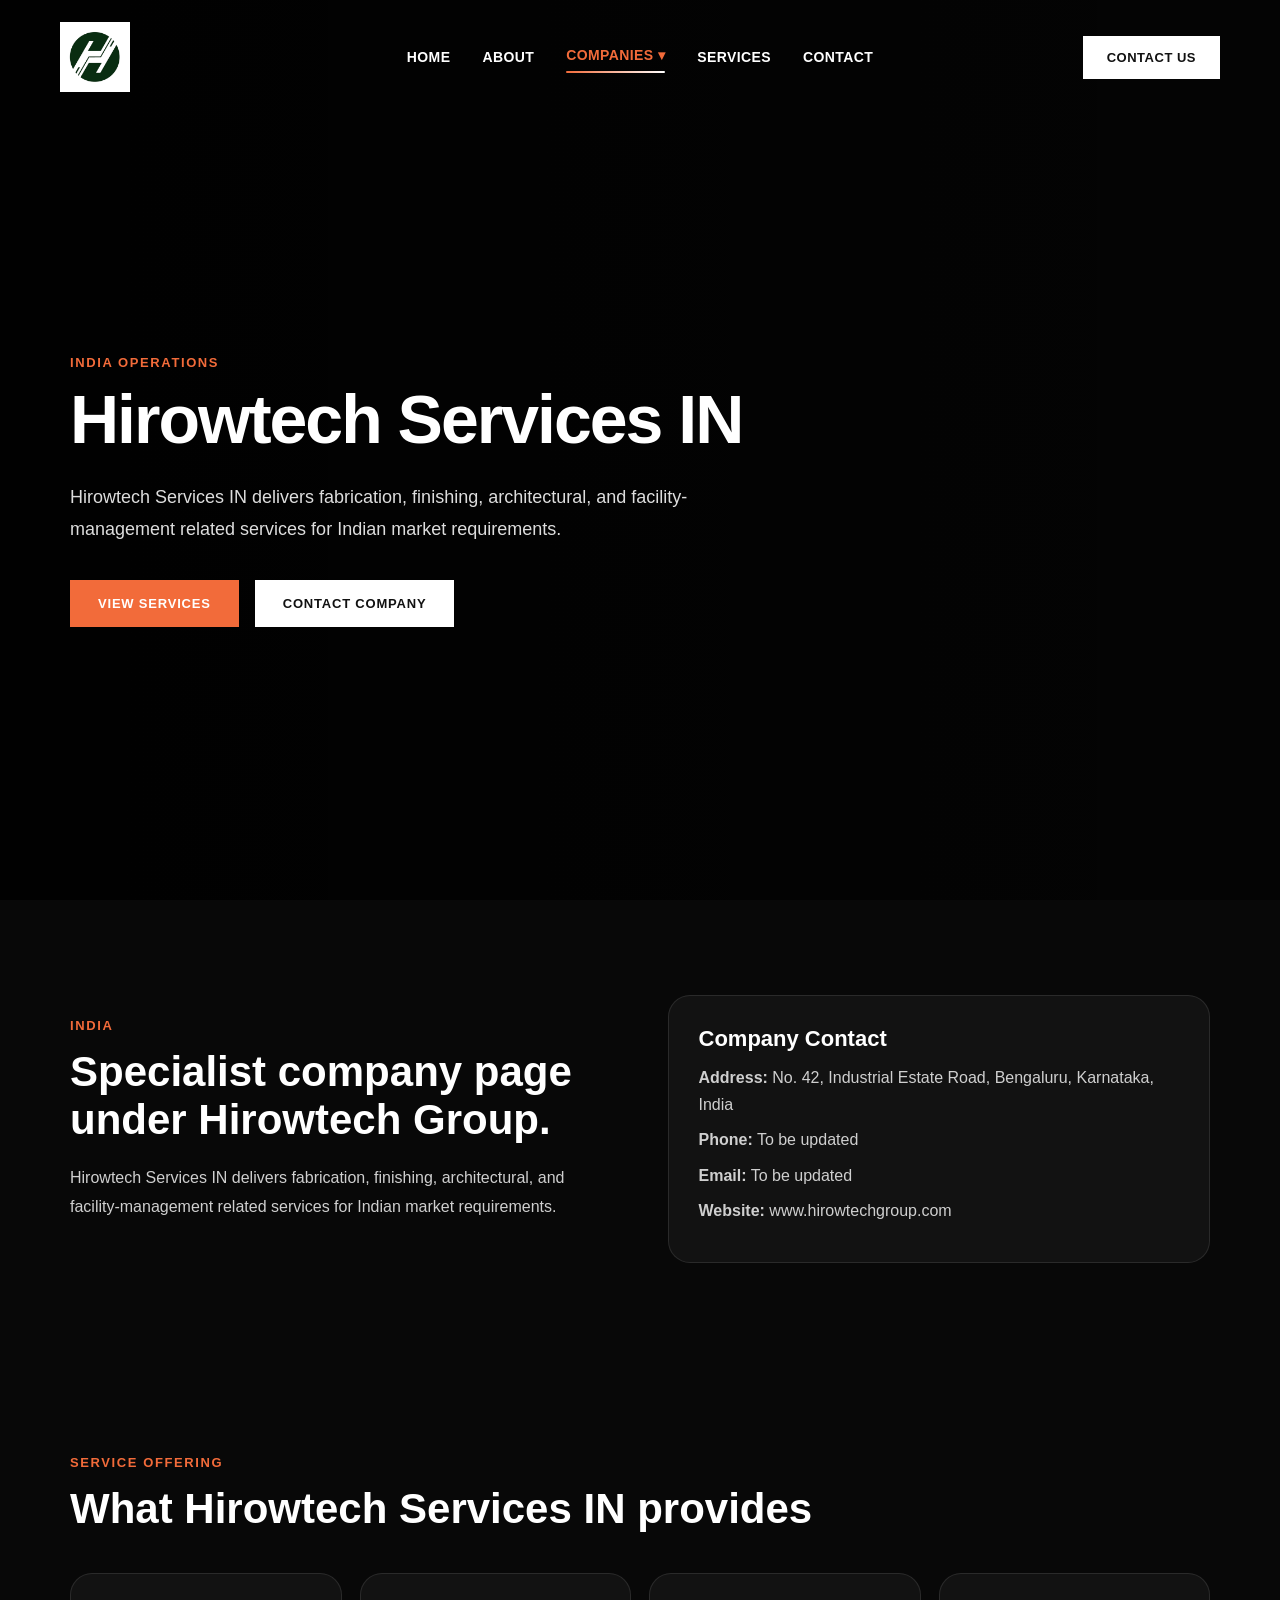
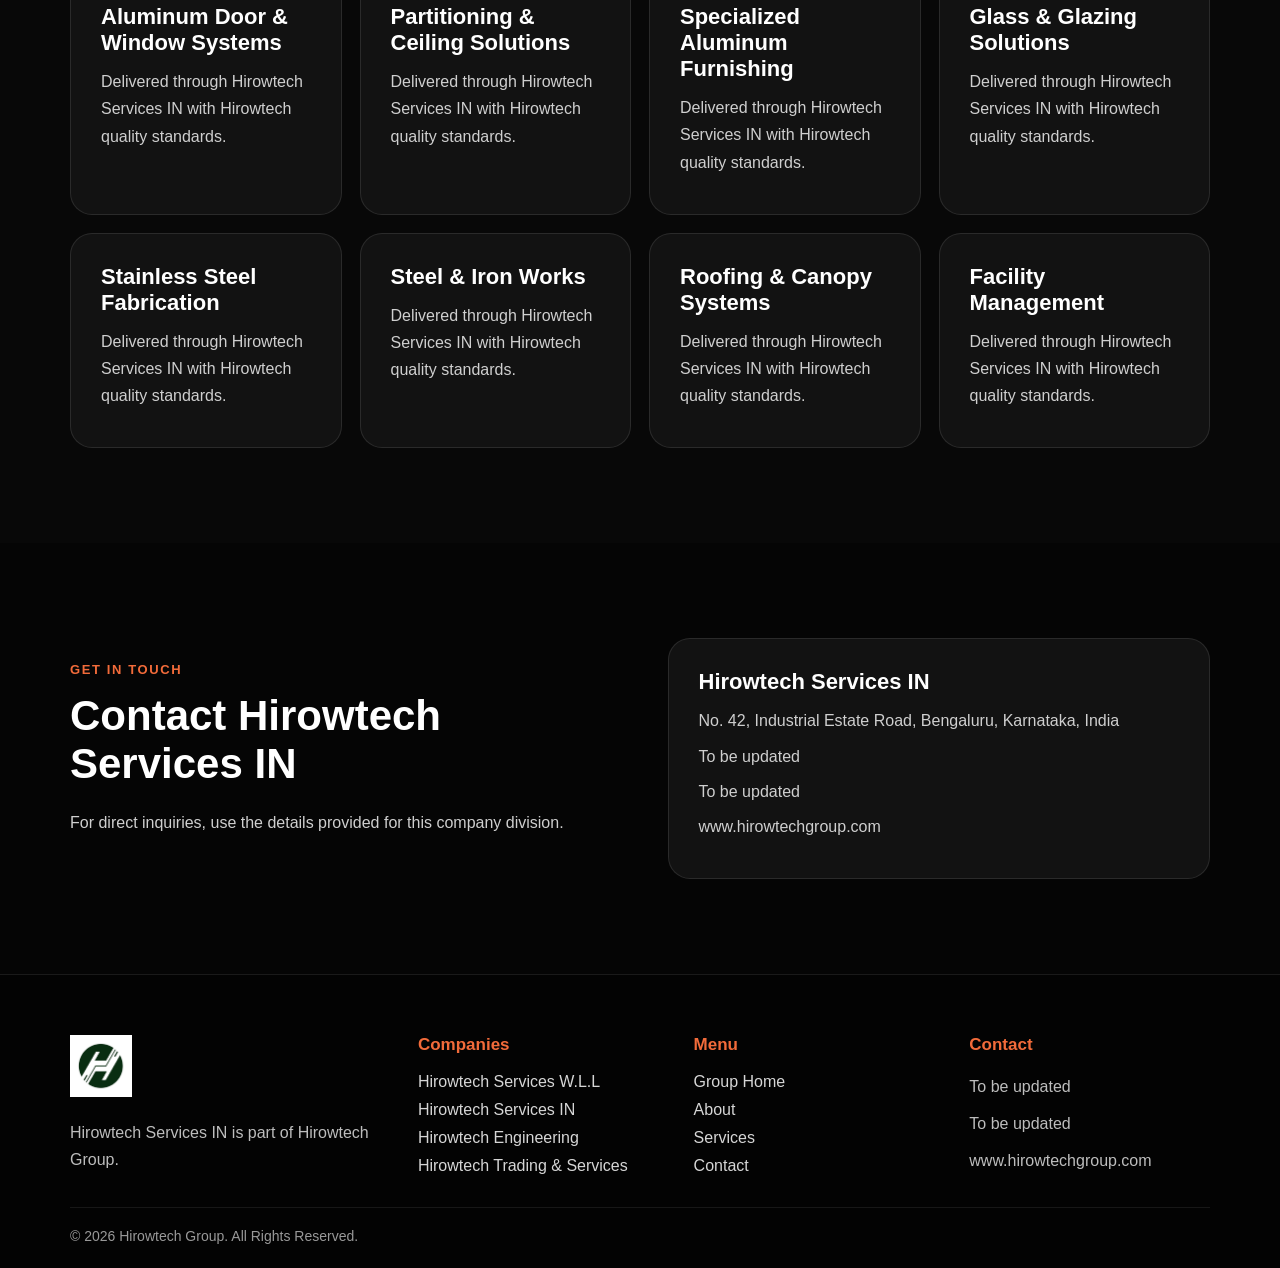
==== hirowtech-services-india.html @ 01c06dd0 "New" ====
<!DOCTYPE html><html lang="en"><head><meta charset="UTF-8"><meta name="viewport" content="width=device-width, initial-scale=1.0"><title>Hirowtech Services IN | India</title><link rel="stylesheet" href="style.css"></head><body><header class="navbar"><div class="nav-container"><a href="index.html" class="logo"><img src="web-logo.png" alt="Hirowtech Group Logo"></a><nav class="nav-menu" id="navMenu"><a href="index.html">HOME</a><a href="#company-about">ABOUT</a><div class="nav-dropdown"><button class="dropdown-toggle active">COMPANIES <span>▾</span></button><div class="dropdown-menu"><a href="hirowtech-services-wll.html"><small>Bahrain</small>Hirowtech Services W.L.L</a><a href="hirowtech-services-india.html"><small>India</small>Hirowtech Services IN</a><a href="hirowtech-engineering.html"><small>Sri Lanka</small>Hirowtech Engineering</a><a href="hirowtech-trading.html"><small>Sri Lanka</small>Hirowtech Trading & Services</a></div></div><a href="#services">SERVICES</a><a href="#contact">CONTACT</a></nav><div class="nav-right"><button class="mobile-toggle" id="mobileToggle">☰</button><a href="#contact" class="contact-btn">CONTACT US</a></div></div></header><section class="company-hero"><video autoplay muted loop playsinline class="hero-video"><source src="Hero-Section-Video-BG.mp4" type="video/mp4"></video><div class="overlay"></div><div class="company-hero-content"><span class="eyebrow">India Operations</span><h1>Hirowtech Services IN</h1><p>Hirowtech Services IN delivers fabrication, finishing, architectural, and facility-management related services for Indian market requirements.</p><div class="hero-buttons"><a href="#services" class="btn btn-orange">VIEW SERVICES</a><a href="#contact" class="btn btn-light">CONTACT COMPANY</a></div></div></section><section class="company-about" id="company-about"><div class="company-about-grid"><div><span class="section-label">India</span><h2>Specialist company page under Hirowtech Group.</h2><p>Hirowtech Services IN delivers fabrication, finishing, architectural, and facility-management related services for Indian market requirements.</p></div><div class="contact-card"><h3>Company Contact</h3><p><strong>Address:</strong> No. 42, Industrial Estate Road, Bengaluru, Karnataka, India</p><p><strong>Phone:</strong> To be updated</p><p><strong>Email:</strong> To be updated</p><p><strong>Website:</strong> www.hirowtechgroup.com</p></div></div></section><section class="services-section" id="services"><div class="services-container"><div class="services-top"><div class="services-heading-wrap"><span class="section-label">SERVICE OFFERING</span><h2>What Hirowtech Services IN provides</h2></div></div><div class="service-mini-grid"><div class="service-mini-card"><h3>Aluminum Door & Window Systems</h3><p>Delivered through Hirowtech Services IN with Hirowtech quality standards.</p></div><div class="service-mini-card"><h3>Partitioning & Ceiling Solutions</h3><p>Delivered through Hirowtech Services IN with Hirowtech quality standards.</p></div><div class="service-mini-card"><h3>Specialized Aluminum Furnishing</h3><p>Delivered through Hirowtech Services IN with Hirowtech quality standards.</p></div><div class="service-mini-card"><h3>Glass & Glazing Solutions</h3><p>Delivered through Hirowtech Services IN with Hirowtech quality standards.</p></div><div class="service-mini-card"><h3>Stainless Steel Fabrication</h3><p>Delivered through Hirowtech Services IN with Hirowtech quality standards.</p></div><div class="service-mini-card"><h3>Steel & Iron Works</h3><p>Delivered through Hirowtech Services IN with Hirowtech quality standards.</p></div><div class="service-mini-card"><h3>Roofing & Canopy Systems</h3><p>Delivered through Hirowtech Services IN with Hirowtech quality standards.</p></div><div class="service-mini-card"><h3>Facility Management</h3><p>Delivered through Hirowtech Services IN with Hirowtech quality standards.</p></div></div></div></section><section class="contact-section" id="contact"><div class="contact-container"><div class="contact-left"><span class="section-label">GET IN TOUCH</span><h2>Contact Hirowtech Services IN</h2><p>For direct inquiries, use the details provided for this company division.</p></div><div class="contact-card"><h3>Hirowtech Services IN</h3><p>No. 42, Industrial Estate Road, Bengaluru, Karnataka, India</p><p>To be updated</p><p>To be updated</p><p>www.hirowtechgroup.com</p></div></div></section><footer class="site-footer"><div class="footer-container"><div class="footer-brand"><img src="web-logo.png" alt="Hirowtech Group Logo" class="footer-logo"><p>Hirowtech Services IN is part of Hirowtech Group.</p></div><div class="footer-links"><h4>Companies</h4><a href="hirowtech-services-wll.html">Hirowtech Services W.L.L</a><a href="hirowtech-services-india.html">Hirowtech Services IN</a><a href="hirowtech-engineering.html">Hirowtech Engineering</a><a href="hirowtech-trading.html">Hirowtech Trading & Services</a></div><div class="footer-links"><h4>Menu</h4><a href="index.html">Group Home</a><a href="#company-about">About</a><a href="#services">Services</a><a href="#contact">Contact</a></div><div class="footer-links"><h4>Contact</h4><p>To be updated</p><p>To be updated</p><p>www.hirowtechgroup.com</p></div></div><div class="footer-bottom">© 2026 Hirowtech Group. All Rights Reserved.</div></footer><script src="script.js"></script></body></html>
---- style.css ----
*{margin:0;padding:0;box-sizing:border-box;font-family:Arial,sans-serif}html,body{width:100%;overflow-x:hidden;scroll-behavior:smooth}body{background:#050505;color:#fff}a{text-decoration:none;color:inherit}button{border:0;outline:0;cursor:pointer;background:none;color:inherit}.navbar{position:absolute;top:0;left:0;width:100%;z-index:40;padding:22px 60px}.nav-container{display:grid;grid-template-columns:220px 1fr 220px;align-items:center;width:100%}.logo{display:flex;align-items:center}.logo img{height:70px;width:auto;display:block}.nav-menu{display:flex;justify-content:center;align-items:center;gap:32px}.nav-menu>a,.dropdown-toggle{position:relative;font-size:14px;font-weight:700;color:#fff;letter-spacing:.4px;padding:8px 0;transition:.3s}.nav-menu>a:after,.dropdown-toggle:after{content:"";position:absolute;left:50%;bottom:-2px;width:0;height:2px;background:linear-gradient(90deg,#f26b3a,#fff);border-radius:20px;transition:.35s;opacity:0}.nav-menu>a:hover,.nav-menu>a.active,.dropdown-toggle:hover,.dropdown-toggle.active{color:#f26b3a;transform:translateY(-2px)}.nav-menu>a:hover:after,.nav-menu>a.active:after,.dropdown-toggle:hover:after,.dropdown-toggle.active:after{width:100%;left:0;opacity:1}.nav-right{display:flex;justify-content:flex-end;align-items:center;gap:14px}.contact-btn{display:inline-block;background:#fff;color:#111;padding:14px 24px;font-size:13px;font-weight:700;letter-spacing:.5px;transition:.3s}.contact-btn:hover{background:#f26b3a;color:#fff;transform:translateY(-2px)}.mobile-toggle{display:none;font-size:26px}.nav-dropdown{position:relative}.dropdown-menu{position:absolute;top:38px;left:50%;transform:translateX(-50%) translateY(10px);width:290px;background:rgba(10,10,10,.94);border:1px solid rgba(255,255,255,.14);box-shadow:0 25px 80px rgba(0,0,0,.45);padding:14px;border-radius:18px;display:grid;gap:8px;opacity:0;visibility:hidden;transition:.28s;backdrop-filter:blur(18px)}.nav-dropdown:hover .dropdown-menu{opacity:1;visibility:visible;transform:translateX(-50%) translateY(0)}.dropdown-menu a{display:grid;gap:3px;padding:13px 14px;border-radius:12px;font-size:14px;font-weight:800;color:#fff;transition:.25s}.dropdown-menu a small{color:#f26b3a;text-transform:uppercase;letter-spacing:1px;font-size:10px}.dropdown-menu a:hover{background:rgba(242,107,58,.18);transform:translateX(3px)}.hero,.company-hero{position:relative;min-height:100vh;width:100%;display:flex;align-items:center;overflow:hidden}.hero-video{position:absolute;inset:0;width:100%;height:100%;object-fit:cover;z-index:0}.overlay{position:absolute;inset:0;background:linear-gradient(90deg,rgba(0,0,0,.86),rgba(0,0,0,.55),rgba(0,0,0,.2));z-index:1}.hero-content{position:relative;z-index:2;width:100%;padding:150px 70px 70px;display:grid;grid-template-columns:1.05fr .95fr;align-items:center;gap:50px}.eyebrow,.section-label{display:inline-block;color:#f26b3a;font-size:13px;font-weight:900;letter-spacing:1.6px;text-transform:uppercase;margin-bottom:15px}.typewriter-wrap{font-size:58px;line-height:1.05;font-weight:900;letter-spacing:-1.5px;max-width:780px}.typewriter-prefix{display:block;color:#fff}.typewriter-text{color:#f26b3a}.hero-left p,.company-hero-content p{font-size:18px;line-height:1.8;color:#ddd;max-width:720px;margin:26px 0 34px}.hero-buttons{display:flex;gap:16px;flex-wrap:wrap}.btn{display:inline-flex;align-items:center;justify-content:center;padding:16px 28px;font-size:13px;font-weight:900;letter-spacing:.8px;transition:.3s}.btn-light{background:#fff;color:#111}.btn-orange{background:#f26b3a;color:#fff}.btn:hover{transform:translateY(-3px);box-shadow:0 18px 35px rgba(0,0,0,.28)}.stats-grid{display:grid;grid-template-columns:repeat(2,1fr);gap:18px}.stat-box{padding:32px 24px;background:rgba(255,255,255,.1);border:1px solid rgba(255,255,255,.14);backdrop-filter:blur(14px);border-radius:18px}.stat-box h2{font-size:48px;color:#fff}.stat-box h2 span{color:#f26b3a}.stat-box p{margin-top:10px;color:#ddd;font-weight:700}.services-section,.about-accordion-section,.advantage-section,.blog-section,.contact-section,.company-about{padding:95px 70px;background:#080808}.services-container,.about-container,.advantage-container,.blog-container,.contact-container,.company-about-grid{max-width:1180px;margin:0 auto}.services-top,.blog-top{display:flex;justify-content:space-between;align-items:flex-end;gap:30px;margin-bottom:40px}.services-heading-wrap h2,.about-content h2,.advantage-container h2,.blog-top h2,.contact-left h2,.company-about h2{font-size:42px;line-height:1.15;max-width:760px}.company-grid{display:grid;grid-template-columns:repeat(4,1fr);gap:18px}.company-card{min-height:270px;padding:28px;background:linear-gradient(145deg,#111,#070707);border:1px solid rgba(255,255,255,.1);border-radius:22px;transition:.3s;display:flex;flex-direction:column;justify-content:space-between}.company-card:hover{transform:translateY(-8px);border-color:#f26b3a}.company-card span{color:#f26b3a;font-weight:900;text-transform:uppercase;font-size:12px;letter-spacing:1px}.company-card h3{font-size:24px;margin:16px 0;color:#fff}.company-card p{color:#cfcfcf;line-height:1.65}.about-container,.contact-container,.company-about-grid{display:grid;grid-template-columns:1fr 1fr;gap:55px;align-items:center}.about-image-wrap img{width:100%;border-radius:28px;display:block}.about-content p,.contact-left p,.company-about p{color:#cfcfcf;line-height:1.8;margin:20px 0}.accordion{margin-top:28px;display:grid;gap:12px}.accordion-item{border:1px solid rgba(255,255,255,.12);border-radius:16px;overflow:hidden;background:#101010}.accordion-header{width:100%;display:flex;justify-content:space-between;padding:18px 20px;font-weight:900;font-size:16px}.accordion-body{max-height:0;overflow:hidden;transition:max-height .35s ease}.accordion-body p{padding:0 20px 20px;margin:0}.accordion-item.active .accordion-body{max-height:160px}.advantage-section{background:#0d0d0d}.advantage-grid{display:grid;grid-template-columns:repeat(3,1fr);gap:20px;margin-top:35px}.advantage-grid>div,.service-mini-card,.contact-card{padding:30px;background:#121212;border:1px solid rgba(255,255,255,.1);border-radius:22px}.advantage-grid h3,.service-mini-card h3,.contact-card h3{font-size:22px;margin-bottom:12px}.advantage-grid p,.service-mini-card p,.contact-card p{color:#cfcfcf;line-height:1.7;margin:8px 0}.blog-grid{display:grid;grid-template-columns:repeat(3,1fr);gap:22px}.blog-card{background:#111;border:1px solid rgba(255,255,255,.1);border-radius:22px;overflow:hidden}.blog-card img{width:100%;height:210px;object-fit:cover;display:block}.blog-card div{padding:24px}.blog-card h3{font-size:22px;margin-bottom:10px}.blog-card p{color:#cfcfcf;line-height:1.6}.contact-section{background:#050505}.company-hero-content{position:relative;z-index:2;padding:170px 70px 90px;max-width:980px}.company-hero-content h1{font-size:68px;line-height:1.02;letter-spacing:-2px}.service-mini-grid{display:grid;grid-template-columns:repeat(4,1fr);gap:18px}.site-footer{background:#030303;border-top:1px solid rgba(255,255,255,.09);padding:60px 70px 24px}.footer-container{max-width:1180px;margin:0 auto;display:grid;grid-template-columns:1.3fr 1fr 1fr 1fr;gap:35px}.footer-logo{height:62px;margin-bottom:18px}.footer-brand p,.footer-links p{color:#bdbdbd;line-height:1.7}.footer-links{display:grid;gap:10px;align-content:start}.footer-links h4{font-size:17px;margin-bottom:8px;color:#f26b3a}.footer-links a{color:#d6d6d6;transition:.2s}.footer-links a:hover{color:#f26b3a}.footer-bottom{max-width:1180px;margin:32px auto 0;padding-top:20px;border-top:1px solid rgba(255,255,255,.08);color:#999;font-size:14px}.company-chooser{position:fixed;inset:0;background:rgba(0,0,0,.78);z-index:100;display:flex;align-items:center;justify-content:center;padding:24px;opacity:0;visibility:hidden;transition:.25s;backdrop-filter:blur(12px)}.company-chooser.active{opacity:1;visibility:visible}.chooser-card{position:relative;max-width:880px;width:100%;background:linear-gradient(145deg,#121212,#050505);border:1px solid rgba(255,255,255,.15);border-radius:28px;padding:42px;box-shadow:0 30px 100px rgba(0,0,0,.55)}.chooser-close{position:absolute;right:24px;top:18px;font-size:34px;color:#fff}.chooser-card h2{font-size:38px;line-height:1.15}.chooser-card p{color:#ccc;line-height:1.7;margin:16px 0 28px}.chooser-grid{display:grid;grid-template-columns:repeat(2,1fr);gap:14px}.chooser-option{padding:20px;border-radius:18px;background:rgba(255,255,255,.07);border:1px solid rgba(255,255,255,.1);display:grid;gap:8px;transition:.25s}.chooser-option:hover{background:rgba(242,107,58,.18);border-color:#f26b3a;transform:translateY(-3px)}.chooser-option span{color:#f26b3a;font-size:12px;font-weight:900;text-transform:uppercase;letter-spacing:1px}.chooser-option strong{font-size:18px}.service-mini-card{min-height:170px}@media(max-width:1020px){.navbar{padding:18px 24px}.nav-container{grid-template-columns:1fr auto}.nav-menu{position:absolute;top:92px;right:24px;left:24px;background:rgba(0,0,0,.95);border:1px solid rgba(255,255,255,.12);padding:22px;border-radius:20px;display:none;flex-direction:column;align-items:flex-start}.nav-menu.active{display:flex}.mobile-toggle{display:block}.contact-btn{display:none}.dropdown-menu{position:static;transform:none;width:100%;opacity:1;visibility:visible;margin-top:10px}.nav-dropdown:hover .dropdown-menu{transform:none}.hero-content,.about-container,.contact-container,.company-about-grid{grid-template-columns:1fr}.typewriter-wrap,.company-hero-content h1{font-size:44px}.company-grid,.service-mini-grid{grid-template-columns:repeat(2,1fr)}.blog-grid,.advantage-grid,.footer-container{grid-template-columns:1fr 1fr}}@media(max-width:640px){.logo img{height:55px}.hero-content,.company-hero-content,.services-section,.about-accordion-section,.advantage-section,.blog-section,.contact-section,.company-about,.site-footer{padding-left:22px;padding-right:22px}.hero-content{padding-top:130px}.stats-grid,.company-grid,.service-mini-grid,.blog-grid,.advantage-grid,.footer-container,.chooser-grid{grid-template-columns:1fr}.typewriter-wrap,.company-hero-content h1{font-size:36px}.services-heading-wrap h2,.about-content h2,.advantage-container h2,.blog-top h2,.contact-left h2,.company-about h2,.chooser-card h2{font-size:30px}.services-top,.blog-top{display:block}.chooser-card{padding:30px 22px}.hero-left p,.company-hero-content p{font-size:16px}}
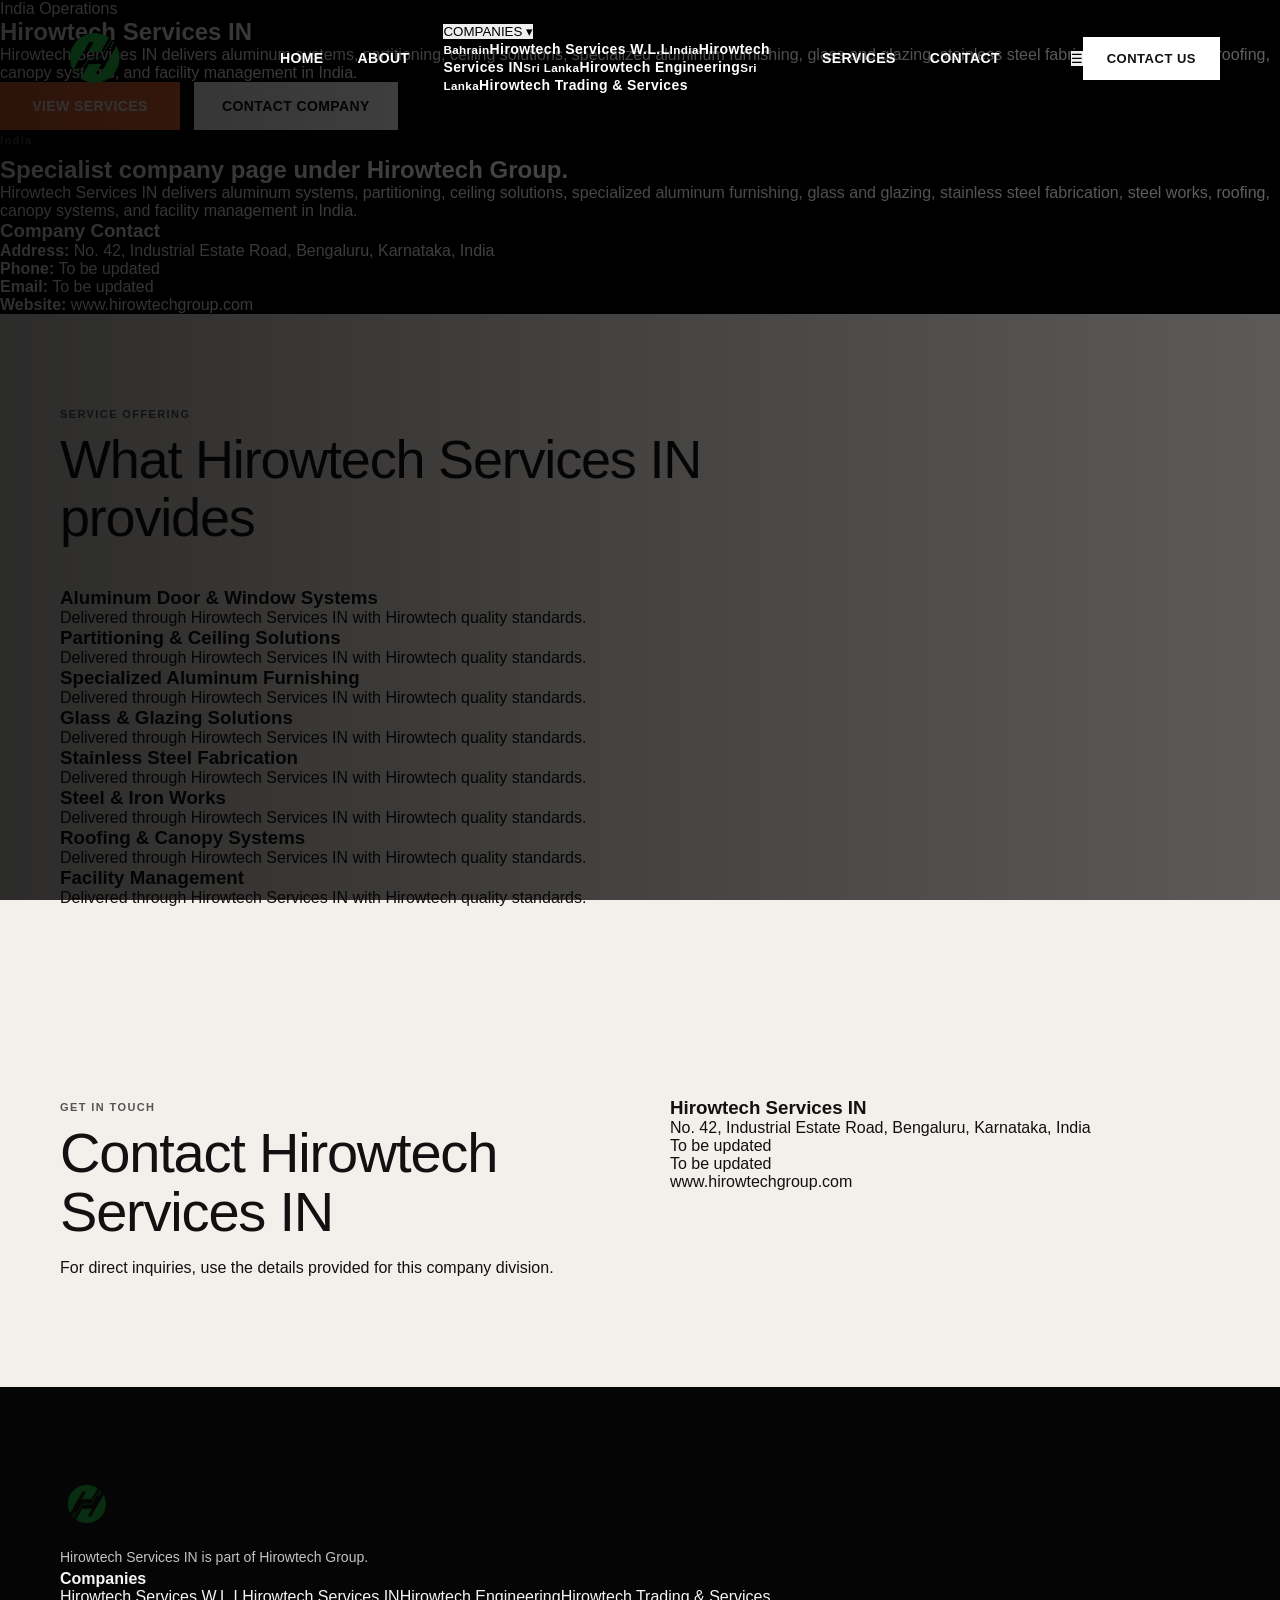
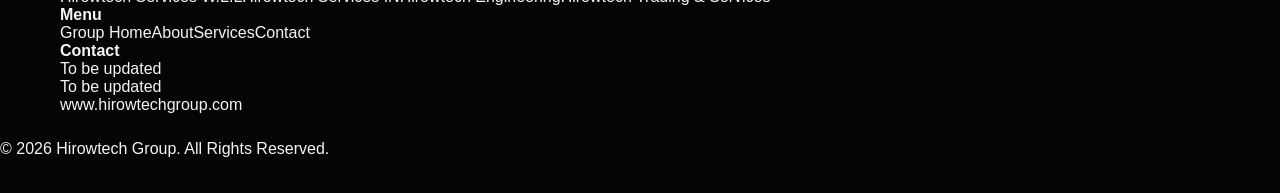
==== commit dff6e484: "3v" ====
--- a/hirowtech-services-india.html
+++ b/hirowtech-services-india.html
@@ -1 +1 @@
-<!DOCTYPE html><html lang="en"><head><meta charset="UTF-8"><meta name="viewport" content="width=device-width, initial-scale=1.0"><title>Hirowtech Services IN | India</title><link rel="stylesheet" href="style.css"></head><body><header class="navbar"><div class="nav-container"><a href="index.html" class="logo"><img src="web-logo.png" alt="Hirowtech Group Logo"></a><nav class="nav-menu" id="navMenu"><a href="index.html">HOME</a><a href="#company-about">ABOUT</a><div class="nav-dropdown"><button class="dropdown-toggle active">COMPANIES <span>▾</span></button><div class="dropdown-menu"><a href="hirowtech-services-wll.html"><small>Bahrain</small>Hirowtech Services W.L.L</a><a href="hirowtech-services-india.html"><small>India</small>Hirowtech Services IN</a><a href="hirowtech-engineering.html"><small>Sri Lanka</small>Hirowtech Engineering</a><a href="hirowtech-trading.html"><small>Sri Lanka</small>Hirowtech Trading & Services</a></div></div><a href="#services">SERVICES</a><a href="#contact">CONTACT</a></nav><div class="nav-right"><button class="mobile-toggle" id="mobileToggle">☰</button><a href="#contact" class="contact-btn">CONTACT US</a></div></div></header><section class="company-hero"><video autoplay muted loop playsinline class="hero-video"><source src="Hero-Section-Video-BG.mp4" type="video/mp4"></video><div class="overlay"></div><div class="company-hero-content"><span class="eyebrow">India Operations</span><h1>Hirowtech Services IN</h1><p>Hirowtech Services IN delivers fabrication, finishing, architectural, and facility-management related services for Indian market requirements.</p><div class="hero-buttons"><a href="#services" class="btn btn-orange">VIEW SERVICES</a><a href="#contact" class="btn btn-light">CONTACT COMPANY</a></div></div></section><section class="company-about" id="company-about"><div class="company-about-grid"><div><span class="section-label">India</span><h2>Specialist company page under Hirowtech Group.</h2><p>Hirowtech Services IN delivers fabrication, finishing, architectural, and facility-management related services for Indian market requirements.</p></div><div class="contact-card"><h3>Company Contact</h3><p><strong>Address:</strong> No. 42, Industrial Estate Road, Bengaluru, Karnataka, India</p><p><strong>Phone:</strong> To be updated</p><p><strong>Email:</strong> To be updated</p><p><strong>Website:</strong> www.hirowtechgroup.com</p></div></div></section><section class="services-section" id="services"><div class="services-container"><div class="services-top"><div class="services-heading-wrap"><span class="section-label">SERVICE OFFERING</span><h2>What Hirowtech Services IN provides</h2></div></div><div class="service-mini-grid"><div class="service-mini-card"><h3>Aluminum Door & Window Systems</h3><p>Delivered through Hirowtech Services IN with Hirowtech quality standards.</p></div><div class="service-mini-card"><h3>Partitioning & Ceiling Solutions</h3><p>Delivered through Hirowtech Services IN with Hirowtech quality standards.</p></div><div class="service-mini-card"><h3>Specialized Aluminum Furnishing</h3><p>Delivered through Hirowtech Services IN with Hirowtech quality standards.</p></div><div class="service-mini-card"><h3>Glass & Glazing Solutions</h3><p>Delivered through Hirowtech Services IN with Hirowtech quality standards.</p></div><div class="service-mini-card"><h3>Stainless Steel Fabrication</h3><p>Delivered through Hirowtech Services IN with Hirowtech quality standards.</p></div><div class="service-mini-card"><h3>Steel & Iron Works</h3><p>Delivered through Hirowtech Services IN with Hirowtech quality standards.</p></div><div class="service-mini-card"><h3>Roofing & Canopy Systems</h3><p>Delivered through Hirowtech Services IN with Hirowtech quality standards.</p></div><div class="service-mini-card"><h3>Facility Management</h3><p>Delivered through Hirowtech Services IN with Hirowtech quality standards.</p></div></div></div></section><section class="contact-section" id="contact"><div class="contact-container"><div class="contact-left"><span class="section-label">GET IN TOUCH</span><h2>Contact Hirowtech Services IN</h2><p>For direct inquiries, use the details provided for this company division.</p></div><div class="contact-card"><h3>Hirowtech Services IN</h3><p>No. 42, Industrial Estate Road, Bengaluru, Karnataka, India</p><p>To be updated</p><p>To be updated</p><p>www.hirowtechgroup.com</p></div></div></section><footer class="site-footer"><div class="footer-container"><div class="footer-brand"><img src="web-logo.png" alt="Hirowtech Group Logo" class="footer-logo"><p>Hirowtech Services IN is part of Hirowtech Group.</p></div><div class="footer-links"><h4>Companies</h4><a href="hirowtech-services-wll.html">Hirowtech Services W.L.L</a><a href="hirowtech-services-india.html">Hirowtech Services IN</a><a href="hirowtech-engineering.html">Hirowtech Engineering</a><a href="hirowtech-trading.html">Hirowtech Trading & Services</a></div><div class="footer-links"><h4>Menu</h4><a href="index.html">Group Home</a><a href="#company-about">About</a><a href="#services">Services</a><a href="#contact">Contact</a></div><div class="footer-links"><h4>Contact</h4><p>To be updated</p><p>To be updated</p><p>www.hirowtechgroup.com</p></div></div><div class="footer-bottom">© 2026 Hirowtech Group. All Rights Reserved.</div></footer><script src="script.js"></script></body></html>+<!DOCTYPE html><html lang="en"><head><meta charset="UTF-8"><meta name="viewport" content="width=device-width, initial-scale=1.0"><title>Hirowtech Services IN | India</title><link rel="stylesheet" href="style.css"></head><body><header class="navbar"><div class="nav-container"><a href="index.html" class="logo"><img src="web-logo.png" alt="Hirowtech Group Logo"></a><nav class="nav-menu" id="navMenu"><a href="index.html">HOME</a><a href="#company-about">ABOUT</a><div class="nav-dropdown"><button class="dropdown-toggle active">COMPANIES <span>▾</span></button><div class="dropdown-menu"><a href="hirowtech-services-wll.html"><small>Bahrain</small>Hirowtech Services W.L.L</a><a href="hirowtech-services-india.html"><small>India</small>Hirowtech Services IN</a><a href="hirowtech-engineering.html"><small>Sri Lanka</small>Hirowtech Engineering</a><a href="hirowtech-trading.html"><small>Sri Lanka</small>Hirowtech Trading & Services</a></div></div><a href="#services">SERVICES</a><a href="#contact">CONTACT</a></nav><div class="nav-right"><button class="mobile-toggle" id="mobileToggle">☰</button><a href="#contact" class="contact-btn">CONTACT US</a></div></div></header><section class="company-hero"><video autoplay muted loop playsinline class="hero-video"><source src="Hero-Section-Video-BG.mp4" type="video/mp4"></video><div class="overlay"></div><div class="company-hero-content"><span class="eyebrow">India Operations</span><h1>Hirowtech Services IN</h1><p>Hirowtech Services IN delivers aluminum systems, partitioning, ceiling solutions, specialized aluminum furnishing, glass and glazing, stainless steel fabrication, steel works, roofing, canopy systems, and facility management in India.</p><div class="hero-buttons"><a href="#services" class="btn btn-orange">VIEW SERVICES</a><a href="#contact" class="btn btn-light">CONTACT COMPANY</a></div></div></section><section class="company-about" id="company-about"><div class="company-about-grid"><div><span class="section-label">India</span><h2>Specialist company page under Hirowtech Group.</h2><p>Hirowtech Services IN delivers aluminum systems, partitioning, ceiling solutions, specialized aluminum furnishing, glass and glazing, stainless steel fabrication, steel works, roofing, canopy systems, and facility management in India.</p></div><div class="contact-card"><h3>Company Contact</h3><p><strong>Address:</strong> No. 42, Industrial Estate Road, Bengaluru, Karnataka, India</p><p><strong>Phone:</strong> To be updated</p><p><strong>Email:</strong> To be updated</p><p><strong>Website:</strong> www.hirowtechgroup.com</p></div></div></section><section class="services-section" id="services"><div class="services-container"><div class="services-top"><div class="services-heading-wrap"><span class="section-label">SERVICE OFFERING</span><h2>What Hirowtech Services IN provides</h2></div></div><div class="service-mini-grid"><div class="service-mini-card"><h3>Aluminum Door & Window Systems</h3><p>Delivered through Hirowtech Services IN with Hirowtech quality standards.</p></div><div class="service-mini-card"><h3>Partitioning & Ceiling Solutions</h3><p>Delivered through Hirowtech Services IN with Hirowtech quality standards.</p></div><div class="service-mini-card"><h3>Specialized Aluminum Furnishing</h3><p>Delivered through Hirowtech Services IN with Hirowtech quality standards.</p></div><div class="service-mini-card"><h3>Glass & Glazing Solutions</h3><p>Delivered through Hirowtech Services IN with Hirowtech quality standards.</p></div><div class="service-mini-card"><h3>Stainless Steel Fabrication</h3><p>Delivered through Hirowtech Services IN with Hirowtech quality standards.</p></div><div class="service-mini-card"><h3>Steel & Iron Works</h3><p>Delivered through Hirowtech Services IN with Hirowtech quality standards.</p></div><div class="service-mini-card"><h3>Roofing & Canopy Systems</h3><p>Delivered through Hirowtech Services IN with Hirowtech quality standards.</p></div><div class="service-mini-card"><h3>Facility Management</h3><p>Delivered through Hirowtech Services IN with Hirowtech quality standards.</p></div></div></div></section><section class="contact-section" id="contact"><div class="contact-container"><div class="contact-left"><span class="section-label">GET IN TOUCH</span><h2>Contact Hirowtech Services IN</h2><p>For direct inquiries, use the details provided for this company division.</p></div><div class="contact-card"><h3>Hirowtech Services IN</h3><p>No. 42, Industrial Estate Road, Bengaluru, Karnataka, India</p><p>To be updated</p><p>To be updated</p><p>www.hirowtechgroup.com</p></div></div></section><footer class="site-footer"><div class="footer-container"><div class="footer-brand"><img src="web-logo.png" alt="Hirowtech Group Logo" class="footer-logo"><p>Hirowtech Services IN is part of Hirowtech Group.</p></div><div class="footer-links"><h4>Companies</h4><a href="hirowtech-services-wll.html">Hirowtech Services W.L.L</a><a href="hirowtech-services-india.html">Hirowtech Services IN</a><a href="hirowtech-engineering.html">Hirowtech Engineering</a><a href="hirowtech-trading.html">Hirowtech Trading & Services</a></div><div class="footer-links"><h4>Menu</h4><a href="index.html">Group Home</a><a href="#company-about">About</a><a href="#services">Services</a><a href="#contact">Contact</a></div><div class="footer-links"><h4>Contact</h4><p>To be updated</p><p>To be updated</p><p>www.hirowtechgroup.com</p></div></div><div class="footer-bottom">© 2026 Hirowtech Group. All Rights Reserved.</div></footer><script src="script.js"></script></body></html>
--- a/style.css
+++ b/style.css
@@ -1 +1,1934 @@
-*{margin:0;padding:0;box-sizing:border-box;font-family:Arial,sans-serif}html,body{width:100%;overflow-x:hidden;scroll-behavior:smooth}body{background:#050505;color:#fff}a{text-decoration:none;color:inherit}button{border:0;outline:0;cursor:pointer;background:none;color:inherit}.navbar{position:absolute;top:0;left:0;width:100%;z-index:40;padding:22px 60px}.nav-container{display:grid;grid-template-columns:220px 1fr 220px;align-items:center;width:100%}.logo{display:flex;align-items:center}.logo img{height:70px;width:auto;display:block}.nav-menu{display:flex;justify-content:center;align-items:center;gap:32px}.nav-menu>a,.dropdown-toggle{position:relative;font-size:14px;font-weight:700;color:#fff;letter-spacing:.4px;padding:8px 0;transition:.3s}.nav-menu>a:after,.dropdown-toggle:after{content:"";position:absolute;left:50%;bottom:-2px;width:0;height:2px;background:linear-gradient(90deg,#f26b3a,#fff);border-radius:20px;transition:.35s;opacity:0}.nav-menu>a:hover,.nav-menu>a.active,.dropdown-toggle:hover,.dropdown-toggle.active{color:#f26b3a;transform:translateY(-2px)}.nav-menu>a:hover:after,.nav-menu>a.active:after,.dropdown-toggle:hover:after,.dropdown-toggle.active:after{width:100%;left:0;opacity:1}.nav-right{display:flex;justify-content:flex-end;align-items:center;gap:14px}.contact-btn{display:inline-block;background:#fff;color:#111;padding:14px 24px;font-size:13px;font-weight:700;letter-spacing:.5px;transition:.3s}.contact-btn:hover{background:#f26b3a;color:#fff;transform:translateY(-2px)}.mobile-toggle{display:none;font-size:26px}.nav-dropdown{position:relative}.dropdown-menu{position:absolute;top:38px;left:50%;transform:translateX(-50%) translateY(10px);width:290px;background:rgba(10,10,10,.94);border:1px solid rgba(255,255,255,.14);box-shadow:0 25px 80px rgba(0,0,0,.45);padding:14px;border-radius:18px;display:grid;gap:8px;opacity:0;visibility:hidden;transition:.28s;backdrop-filter:blur(18px)}.nav-dropdown:hover .dropdown-menu{opacity:1;visibility:visible;transform:translateX(-50%) translateY(0)}.dropdown-menu a{display:grid;gap:3px;padding:13px 14px;border-radius:12px;font-size:14px;font-weight:800;color:#fff;transition:.25s}.dropdown-menu a small{color:#f26b3a;text-transform:uppercase;letter-spacing:1px;font-size:10px}.dropdown-menu a:hover{background:rgba(242,107,58,.18);transform:translateX(3px)}.hero,.company-hero{position:relative;min-height:100vh;width:100%;display:flex;align-items:center;overflow:hidden}.hero-video{position:absolute;inset:0;width:100%;height:100%;object-fit:cover;z-index:0}.overlay{position:absolute;inset:0;background:linear-gradient(90deg,rgba(0,0,0,.86),rgba(0,0,0,.55),rgba(0,0,0,.2));z-index:1}.hero-content{position:relative;z-index:2;width:100%;padding:150px 70px 70px;display:grid;grid-template-columns:1.05fr .95fr;align-items:center;gap:50px}.eyebrow,.section-label{display:inline-block;color:#f26b3a;font-size:13px;font-weight:900;letter-spacing:1.6px;text-transform:uppercase;margin-bottom:15px}.typewriter-wrap{font-size:58px;line-height:1.05;font-weight:900;letter-spacing:-1.5px;max-width:780px}.typewriter-prefix{display:block;color:#fff}.typewriter-text{color:#f26b3a}.hero-left p,.company-hero-content p{font-size:18px;line-height:1.8;color:#ddd;max-width:720px;margin:26px 0 34px}.hero-buttons{display:flex;gap:16px;flex-wrap:wrap}.btn{display:inline-flex;align-items:center;justify-content:center;padding:16px 28px;font-size:13px;font-weight:900;letter-spacing:.8px;transition:.3s}.btn-light{background:#fff;color:#111}.btn-orange{background:#f26b3a;color:#fff}.btn:hover{transform:translateY(-3px);box-shadow:0 18px 35px rgba(0,0,0,.28)}.stats-grid{display:grid;grid-template-columns:repeat(2,1fr);gap:18px}.stat-box{padding:32px 24px;background:rgba(255,255,255,.1);border:1px solid rgba(255,255,255,.14);backdrop-filter:blur(14px);border-radius:18px}.stat-box h2{font-size:48px;color:#fff}.stat-box h2 span{color:#f26b3a}.stat-box p{margin-top:10px;color:#ddd;font-weight:700}.services-section,.about-accordion-section,.advantage-section,.blog-section,.contact-section,.company-about{padding:95px 70px;background:#080808}.services-container,.about-container,.advantage-container,.blog-container,.contact-container,.company-about-grid{max-width:1180px;margin:0 auto}.services-top,.blog-top{display:flex;justify-content:space-between;align-items:flex-end;gap:30px;margin-bottom:40px}.services-heading-wrap h2,.about-content h2,.advantage-container h2,.blog-top h2,.contact-left h2,.company-about h2{font-size:42px;line-height:1.15;max-width:760px}.company-grid{display:grid;grid-template-columns:repeat(4,1fr);gap:18px}.company-card{min-height:270px;padding:28px;background:linear-gradient(145deg,#111,#070707);border:1px solid rgba(255,255,255,.1);border-radius:22px;transition:.3s;display:flex;flex-direction:column;justify-content:space-between}.company-card:hover{transform:translateY(-8px);border-color:#f26b3a}.company-card span{color:#f26b3a;font-weight:900;text-transform:uppercase;font-size:12px;letter-spacing:1px}.company-card h3{font-size:24px;margin:16px 0;color:#fff}.company-card p{color:#cfcfcf;line-height:1.65}.about-container,.contact-container,.company-about-grid{display:grid;grid-template-columns:1fr 1fr;gap:55px;align-items:center}.about-image-wrap img{width:100%;border-radius:28px;display:block}.about-content p,.contact-left p,.company-about p{color:#cfcfcf;line-height:1.8;margin:20px 0}.accordion{margin-top:28px;display:grid;gap:12px}.accordion-item{border:1px solid rgba(255,255,255,.12);border-radius:16px;overflow:hidden;background:#101010}.accordion-header{width:100%;display:flex;justify-content:space-between;padding:18px 20px;font-weight:900;font-size:16px}.accordion-body{max-height:0;overflow:hidden;transition:max-height .35s ease}.accordion-body p{padding:0 20px 20px;margin:0}.accordion-item.active .accordion-body{max-height:160px}.advantage-section{background:#0d0d0d}.advantage-grid{display:grid;grid-template-columns:repeat(3,1fr);gap:20px;margin-top:35px}.advantage-grid>div,.service-mini-card,.contact-card{padding:30px;background:#121212;border:1px solid rgba(255,255,255,.1);border-radius:22px}.advantage-grid h3,.service-mini-card h3,.contact-card h3{font-size:22px;margin-bottom:12px}.advantage-grid p,.service-mini-card p,.contact-card p{color:#cfcfcf;line-height:1.7;margin:8px 0}.blog-grid{display:grid;grid-template-columns:repeat(3,1fr);gap:22px}.blog-card{background:#111;border:1px solid rgba(255,255,255,.1);border-radius:22px;overflow:hidden}.blog-card img{width:100%;height:210px;object-fit:cover;display:block}.blog-card div{padding:24px}.blog-card h3{font-size:22px;margin-bottom:10px}.blog-card p{color:#cfcfcf;line-height:1.6}.contact-section{background:#050505}.company-hero-content{position:relative;z-index:2;padding:170px 70px 90px;max-width:980px}.company-hero-content h1{font-size:68px;line-height:1.02;letter-spacing:-2px}.service-mini-grid{display:grid;grid-template-columns:repeat(4,1fr);gap:18px}.site-footer{background:#030303;border-top:1px solid rgba(255,255,255,.09);padding:60px 70px 24px}.footer-container{max-width:1180px;margin:0 auto;display:grid;grid-template-columns:1.3fr 1fr 1fr 1fr;gap:35px}.footer-logo{height:62px;margin-bottom:18px}.footer-brand p,.footer-links p{color:#bdbdbd;line-height:1.7}.footer-links{display:grid;gap:10px;align-content:start}.footer-links h4{font-size:17px;margin-bottom:8px;color:#f26b3a}.footer-links a{color:#d6d6d6;transition:.2s}.footer-links a:hover{color:#f26b3a}.footer-bottom{max-width:1180px;margin:32px auto 0;padding-top:20px;border-top:1px solid rgba(255,255,255,.08);color:#999;font-size:14px}.company-chooser{position:fixed;inset:0;background:rgba(0,0,0,.78);z-index:100;display:flex;align-items:center;justify-content:center;padding:24px;opacity:0;visibility:hidden;transition:.25s;backdrop-filter:blur(12px)}.company-chooser.active{opacity:1;visibility:visible}.chooser-card{position:relative;max-width:880px;width:100%;background:linear-gradient(145deg,#121212,#050505);border:1px solid rgba(255,255,255,.15);border-radius:28px;padding:42px;box-shadow:0 30px 100px rgba(0,0,0,.55)}.chooser-close{position:absolute;right:24px;top:18px;font-size:34px;color:#fff}.chooser-card h2{font-size:38px;line-height:1.15}.chooser-card p{color:#ccc;line-height:1.7;margin:16px 0 28px}.chooser-grid{display:grid;grid-template-columns:repeat(2,1fr);gap:14px}.chooser-option{padding:20px;border-radius:18px;background:rgba(255,255,255,.07);border:1px solid rgba(255,255,255,.1);display:grid;gap:8px;transition:.25s}.chooser-option:hover{background:rgba(242,107,58,.18);border-color:#f26b3a;transform:translateY(-3px)}.chooser-option span{color:#f26b3a;font-size:12px;font-weight:900;text-transform:uppercase;letter-spacing:1px}.chooser-option strong{font-size:18px}.service-mini-card{min-height:170px}@media(max-width:1020px){.navbar{padding:18px 24px}.nav-container{grid-template-columns:1fr auto}.nav-menu{position:absolute;top:92px;right:24px;left:24px;background:rgba(0,0,0,.95);border:1px solid rgba(255,255,255,.12);padding:22px;border-radius:20px;display:none;flex-direction:column;align-items:flex-start}.nav-menu.active{display:flex}.mobile-toggle{display:block}.contact-btn{display:none}.dropdown-menu{position:static;transform:none;width:100%;opacity:1;visibility:visible;margin-top:10px}.nav-dropdown:hover .dropdown-menu{transform:none}.hero-content,.about-container,.contact-container,.company-about-grid{grid-template-columns:1fr}.typewriter-wrap,.company-hero-content h1{font-size:44px}.company-grid,.service-mini-grid{grid-template-columns:repeat(2,1fr)}.blog-grid,.advantage-grid,.footer-container{grid-template-columns:1fr 1fr}}@media(max-width:640px){.logo img{height:55px}.hero-content,.company-hero-content,.services-section,.about-accordion-section,.advantage-section,.blog-section,.contact-section,.company-about,.site-footer{padding-left:22px;padding-right:22px}.hero-content{padding-top:130px}.stats-grid,.company-grid,.service-mini-grid,.blog-grid,.advantage-grid,.footer-container,.chooser-grid{grid-template-columns:1fr}.typewriter-wrap,.company-hero-content h1{font-size:36px}.services-heading-wrap h2,.about-content h2,.advantage-container h2,.blog-top h2,.contact-left h2,.company-about h2,.chooser-card h2{font-size:30px}.services-top,.blog-top{display:block}.chooser-card{padding:30px 22px}.hero-left p,.company-hero-content p{font-size:16px}}
+* {
+  margin: 0;
+  padding: 0;
+  box-sizing: border-box;
+  font-family: Arial, sans-serif;
+}
+
+html, body {
+  width: 100%;
+  overflow-x: hidden;
+}
+
+body {
+  background: #000;
+  color: #fff;
+}
+
+a {
+  text-decoration: none;
+  color: inherit;
+}
+
+button {
+  border: none;
+  outline: none;
+  cursor: pointer;
+}
+
+/* =========================
+   NAVBAR
+========================= */
+.navbar {
+  position: absolute;
+  top: 0;
+  left: 0;
+  width: 100%;
+  z-index: 20;
+  padding: 22px 60px;
+}
+
+.nav-container {
+  display: grid;
+  grid-template-columns: 220px 1fr 220px;
+  align-items: center;
+  width: 100%;
+}
+
+.logo {
+  display: flex;
+  align-items: center;
+  justify-content: flex-start;
+}
+
+.logo img {
+  height: 70px; /* increased logo size safely */
+  width: auto;
+  display: block;
+}
+
+.nav-menu {
+  display: flex;
+  justify-content: center;
+  align-items: center;
+  gap: 34px;
+}
+
+.nav-menu a {
+  position: relative;
+  font-size: 14px;
+  font-weight: 700;
+  color: #fff;
+  letter-spacing: 0.4px;
+  padding: 8px 0;
+  transition: color 0.3s ease, transform 0.3s ease;
+}
+
+.nav-menu a::after {
+  content: "";
+  position: absolute;
+  left: 50%;
+  bottom: -2px;
+  width: 0;
+  height: 2px;
+  background: linear-gradient(90deg, #f26b3a, #ffffff);
+  border-radius: 20px;
+  transition: width 0.35s ease, left 0.35s ease, opacity 0.35s ease;
+  opacity: 0;
+}
+
+.nav-menu a:hover {
+  color: #f26b3a;
+  transform: translateY(-2px);
+}
+
+.nav-menu a:hover::after,
+.nav-menu a.active::after {
+  width: 100%;
+  left: 0;
+  opacity: 1;
+}
+
+.nav-menu a.active {
+  color: #f26b3a;
+}
+
+.nav-right {
+  display: flex;
+  justify-content: flex-end;
+  align-items: center;
+}
+
+.contact-btn {
+  display: inline-block;
+  background: #ffffff;
+  color: #111;
+  padding: 14px 24px;
+  font-size: 13px;
+  font-weight: 700;
+  letter-spacing: 0.5px;
+  transition: all 0.3s ease;
+}
+
+.contact-btn:hover {
+  background: #f26b3a;
+  color: #fff;
+  transform: translateY(-2px);
+}
+
+/* =========================
+   HERO
+========================= */
+.hero {
+  position: relative;
+  width: 100%;
+  min-height: 100vh;
+  overflow: hidden;
+}
+
+.hero-video {
+  position: absolute;
+  top: 50%;
+  left: 50%;
+  min-width: 100%;
+  min-height: 100%;
+  object-fit: cover;
+  transform: translate(-50%, -50%);
+  z-index: 1;
+}
+
+.overlay {
+  position: absolute;
+  inset: 0;
+  background:
+    linear-gradient(to right, rgba(0,0,0,0.72), rgba(0,0,0,0.42)),
+    rgba(0,0,0,0.35);
+  z-index: 2;
+}
+
+.hero-content {
+  position: relative;
+  z-index: 3;
+  min-height: 100vh;
+  padding: 160px 60px 70px;
+  display: grid;
+  grid-template-columns: minmax(0, 760px) minmax(320px, 440px);
+  justify-content: space-between;
+  align-items: end;
+  gap: 40px;
+}
+
+.hero-left,
+.hero-right {
+  align-self: end;
+}
+
+/* =========================
+   TYPEWRITER
+========================= */
+.typewriter-wrap {
+  margin-bottom: 28px;
+  display: flex;
+  flex-direction: column;
+  gap: 10px;
+}
+
+.typewriter-prefix {
+  font-size: 20px;
+  font-weight: 600;
+  color: #d9d9d9;
+  letter-spacing: 0.5px;
+}
+
+.typewriter-text {
+  min-height: 64px;
+  font-size: 52px;
+  line-height: 1.08;
+  font-weight: 700;
+  color: #f26b3a;
+  letter-spacing: -0.6px;
+  text-shadow: 0 4px 25px rgba(0, 0, 0, 0.35);
+  display: inline-block;
+}
+
+.typewriter-text::after {
+  content: "|";
+  margin-left: 4px;
+  animation: blink 0.8s infinite;
+  color: #fff;
+}
+
+@keyframes blink {
+  0%, 50% { opacity: 1; }
+  51%, 100% { opacity: 0; }
+}
+
+/* =========================
+   LEFT CONTENT
+========================= */
+.hero-left h1 {
+  max-width: 720px;
+  font-size: 52px;
+  line-height: 1.06;
+  font-weight: 600;
+  letter-spacing: -1px;
+  margin-bottom: 20px;
+}
+
+.hero-left p {
+  max-width: 700px;
+  font-size: 22px;
+  line-height: 1.55;
+  color: #ededed;
+  margin-bottom: 30px;
+}
+
+.hero-buttons {
+  display: flex;
+  gap: 14px;
+  flex-wrap: wrap;
+}
+
+.btn {
+  display: inline-flex;
+  align-items: center;
+  justify-content: center;
+  min-width: 180px;
+  padding: 16px 28px;
+  font-size: 14px;
+  font-weight: 700;
+  letter-spacing: 0.4px;
+  transition: all 0.3s ease;
+}
+
+.btn-light {
+  background: #fff;
+  color: #111;
+}
+
+.btn-light:hover {
+  background: #e9e9e9;
+  transform: translateY(-2px);
+}
+
+.btn-orange {
+  background: #f26b3a;
+  color: #fff;
+}
+
+.btn-orange:hover {
+  background: #dc5b2b;
+  transform: translateY(-2px);
+}
+
+/* =========================
+   RIGHT STATS GRID
+========================= */
+.hero-right {
+  width: 100%;
+  display: flex;
+  justify-content: flex-end;
+}
+
+.stats-grid {
+  width: 100%;
+  max-width: 440px;
+  display: grid;
+  grid-template-columns: 1fr 1fr;
+  gap: 18px;
+}
+
+.stat-box {
+  min-height: 170px;
+  padding: 24px 22px;
+
+  /* REMOVE glass */
+  background: rgba(0, 0, 0, 0.);  /* solid dark */
+  border: 1px solid rgba(255,255,255,0.08);
+
+  backdrop-filter: none;
+  -webkit-backdrop-filter: none;
+
+  border-radius: 12px;
+
+  display: flex;
+  flex-direction: column;
+  justify-content: center;
+
+  transition: all 0.3s ease;
+}
+
+.stat-box h2 {
+  font-size: 52px;
+  line-height: 1;
+  font-weight: 600;
+  margin-bottom: 10px;
+}
+
+.stat-box h2 span {
+  font-size: 24px;
+  vertical-align: top;
+}
+
+.stat-box p {
+  font-size: 16px;
+  line-height: 1.4;
+  color: #f2f2f2;
+}
+
+/* =========================
+   POPUP
+========================= */
+.popup-overlay {
+  position: fixed;
+  inset: 0;
+  background: rgba(0, 0, 0, 0.62);
+  display: none;
+  justify-content: center;
+  align-items: center;
+  padding: 20px;
+  z-index: 999;
+}
+
+.popup-overlay.active {
+  display: flex;
+}
+
+.engineering-popup {
+  position: relative;
+  width: 100%;
+  max-width: 700px;
+  background: linear-gradient(145deg, #161616, #202020);
+  border: 1px solid rgba(242, 107, 58, 0.25);
+  border-radius: 8px;
+  padding: 34px 32px 30px;
+  box-shadow: 0 18px 50px rgba(0, 0, 0, 0.45);
+  overflow: hidden;
+}
+
+.popup-top-accent {
+  position: absolute;
+  top: 0;
+  left: 0;
+  width: 100%;
+  height: 4px;
+  background: #f26b3a;
+}
+
+.popup-header {
+  margin-bottom: 26px;
+  padding-right: 40px;
+}
+
+.popup-header h3 {
+  font-size: 40px;
+  line-height: 1.15;
+  font-weight: 700;
+  color: #ffffff;
+  margin-bottom: 10px;
+  white-space: nowrap;
+}
+
+.popup-location {
+  font-size: 19px;
+  color: #cfcfcf;
+  font-weight: 500;
+}
+
+.close-popup {
+  position: absolute;
+  top: 14px;
+  right: 18px;
+  background: transparent;
+  color: #ffffff;
+  font-size: 36px;
+  line-height: 1;
+  cursor: pointer;
+  transition: 0.25s ease;
+}
+
+.close-popup:hover {
+  color: #f26b3a;
+  transform: rotate(90deg);
+}
+
+.popup-contact-grid {
+  display: grid;
+  grid-template-columns: 1fr 1fr;
+  gap: 14px;
+  margin-bottom: 26px;
+}
+
+.contact-cell {
+  background: #111111;
+  border: 1px solid rgba(255, 255, 255, 0.08);
+  border-left: 4px solid #f26b3a;
+  padding: 18px 18px 16px;
+  min-height: 92px;
+  display: flex;
+  flex-direction: column;
+  justify-content: center;
+}
+
+.cell-label {
+  font-size: 12px;
+  font-weight: 700;
+  letter-spacing: 1.2px;
+  color: #f26b3a;
+  margin-bottom: 8px;
+}
+
+.cell-value {
+  font-size: 18px;
+  line-height: 1.45;
+  color: #f2f2f2;
+  font-weight: 600;
+  word-break: break-word;
+}
+
+.popup-action-row {
+  display: flex;
+  justify-content: flex-start;
+}
+
+.engineering-btn {
+  display: inline-flex;
+  align-items: center;
+  justify-content: center;
+  background: #f26b3a;
+  color: #ffffff;
+  padding: 15px 26px;
+  border-radius: 4px;
+  font-size: 14px;
+  font-weight: 700;
+  letter-spacing: 0.5px;
+  text-transform: uppercase;
+  transition: 0.3s ease;
+}
+
+.engineering-btn:hover {
+  background: #d95b2f;
+  transform: translateY(-2px);
+  box-shadow: 0 10px 24px rgba(242, 107, 58, 0.22);
+}
+
+/* Tablet */
+@media (max-width: 768px) {
+  .engineering-popup {
+    max-width: 95%;
+    padding: 28px 20px 24px;
+  }
+
+  .popup-header h3 {
+    font-size: 28px;
+    white-space: normal;
+  }
+
+  .popup-location {
+    font-size: 16px;
+  }
+
+  .popup-contact-grid {
+    grid-template-columns: 1fr;
+  }
+
+  .cell-value {
+    font-size: 16px;
+  }
+}
+
+/* =========================
+   RESPONSIVE
+========================= */
+@media (max-width: 1200px) {
+  .hero-content {
+    grid-template-columns: 1fr 380px;
+    gap: 28px;
+  }
+
+  .typewriter-text {
+    font-size: 42px;
+    min-height: 54px;
+  }
+
+  .hero-left h1 {
+    font-size: 44px;
+  }
+
+  .hero-left p {
+    font-size: 19px;
+  }
+}
+
+@media (max-width: 992px) {
+  .navbar {
+    padding: 20px 30px;
+  }
+
+  .nav-container {
+    grid-template-columns: 180px 1fr 180px;
+  }
+
+  .logo img {
+    height: 58px;
+  }
+
+  .nav-menu {
+    gap: 18px;
+  }
+
+  .nav-menu a {
+    font-size: 12px;
+  }
+
+  .hero-content {
+    padding: 150px 30px 50px;
+    grid-template-columns: 1fr;
+    align-items: end;
+  }
+
+  .hero-right {
+    justify-content: flex-start;
+  }
+
+  .stats-grid {
+    max-width: 100%;
+  }
+
+  .typewriter-text {
+    font-size: 40px;
+  }
+
+  .hero-left h1 {
+    font-size: 40px;
+  }
+
+  .hero-left p {
+    font-size: 18px;
+  }
+}
+
+@media (max-width: 768px) {
+  .navbar {
+    padding: 18px 20px;
+  }
+
+  .nav-container {
+    grid-template-columns: 1fr;
+    gap: 16px;
+  }
+
+  .logo,
+  .nav-right {
+    justify-content: center;
+  }
+
+  .logo img {
+    height: 56px;
+  }
+
+  .nav-menu {
+    flex-wrap: wrap;
+    gap: 14px;
+  }
+
+  .hero-content {
+    padding: 180px 20px 40px;
+  }
+
+  .typewriter-prefix {
+    font-size: 16px;
+  }
+
+  .typewriter-text {
+    font-size: 30px;
+    min-height: 42px;
+  }
+
+  .hero-left h1 {
+    font-size: 32px;
+  }
+
+  .hero-left p {
+    font-size: 16px;
+  }
+
+  .btn {
+    min-width: 160px;
+    padding: 14px 20px;
+  }
+
+  .stats-grid {
+    grid-template-columns: 1fr;
+  }
+
+  .stat-box {
+    min-height: 140px;
+  }
+
+  .stat-box h2 {
+    font-size: 42px;
+  }
+
+  .popup-card h3 {
+    font-size: 22px;
+  }
+
+  .popup-card p {
+    font-size: 15px;
+  }
+  
+}
+
+/* =========================
+   OUR SERVICES SECTION
+========================= */
+.services-section {
+  background: #f3efea;
+  padding: 90px 0 100px;
+  color: #111;
+}
+
+.services-container {
+  width: min(1400px, calc(100% - 120px));
+  margin: 0 auto;
+}
+
+.services-top {
+  display: flex;
+  justify-content: space-between;
+  align-items: flex-start;
+  gap: 30px;
+  margin-bottom: 40px;
+}
+
+.services-heading-wrap {
+  max-width: 760px;
+}
+
+.section-label {
+  display: inline-block;
+  font-size: 11px;
+  font-weight: 700;
+  letter-spacing: 1.4px;
+  color: #555;
+  margin-bottom: 10px;
+}
+
+.services-heading-wrap h2 {
+  font-size: 54px;
+  line-height: 1.08;
+  font-weight: 500;
+  letter-spacing: -1.2px;
+  color: #111;
+}
+
+.all-services-btn {
+  display: inline-flex;
+  align-items: center;
+  justify-content: center;
+  background: #111;
+  color: #fff;
+  padding: 12px 18px;
+  font-size: 11px;
+  font-weight: 700;
+  letter-spacing: 1px;
+  transition: all 0.3s ease;
+  white-space: nowrap;
+}
+
+.all-services-btn:hover {
+  background: #f26b3a;
+  color: #fff;
+  transform: translateY(-2px);
+}
+
+.services-grid {
+  display: grid;
+  grid-template-columns: repeat(12, 1fr);
+  gap: 16px;
+}
+
+.service-card {
+  grid-column: span 3;
+  background: transparent;
+  transition: transform 0.35s ease;
+}
+
+.service-card:hover {
+  transform: translateY(-4px);
+}
+
+.service-card img {
+  width: 100%;
+  height: 255px;
+  object-fit: cover;
+  display: block;
+  margin-bottom: 10px;
+}
+
+.large-card {
+  grid-column: span 6;
+}
+
+.wide-card img {
+  height: 300px;
+}
+
+.service-content h3 {
+  font-size: 29px;
+  line-height: 1.15;
+  font-weight: 500;
+  color: #111;
+  margin-bottom: 8px;
+}
+
+.service-content p {
+  font-size: 15px;
+  line-height: 1.55;
+  color: #3e3e3e;
+  margin-bottom: 8px;
+  max-width: 95%;
+}
+
+.service-content span {
+  font-size: 11px;
+  font-weight: 700;
+  letter-spacing: 0.9px;
+  color: #6a6a6a;
+  text-transform: uppercase;
+}
+
+/* =========================
+   RESPONSIVE
+========================= */
+@media (max-width: 1200px) {
+  .services-container {
+    width: min(100%, calc(100% - 60px));
+  }
+
+  .services-heading-wrap h2 {
+    font-size: 44px;
+  }
+
+  .service-card {
+    grid-column: span 6;
+  }
+
+  .large-card {
+    grid-column: span 6;
+  }
+}
+
+@media (max-width: 768px) {
+  .services-section {
+    padding: 70px 0 80px;
+  }
+
+  .services-container {
+    width: calc(100% - 30px);
+  }
+
+  .services-top {
+    flex-direction: column;
+    align-items: flex-start;
+    margin-bottom: 30px;
+  }
+
+  .services-heading-wrap h2 {
+    font-size: 32px;
+    line-height: 1.15;
+  }
+
+  .services-grid {
+    grid-template-columns: 1fr;
+  }
+
+  .service-card,
+  .large-card {
+    grid-column: auto;
+  }
+
+  .service-card img,
+  .wide-card img {
+    height: 230px;
+  }
+
+  .service-content h3 {
+    font-size: 24px;
+  }
+
+  .service-content p {
+    font-size: 14px;
+  }
+}
+
+/* =========================
+   ABOUT ACCORDION SECTION
+========================= */
+.about-accordion-section {
+  background: #f3efea;
+  padding: 90px 0 100px;
+  color: #111;
+}
+
+.about-accordion-container {
+  width: min(1400px, calc(100% - 120px));
+  margin: 0 auto;
+  display: grid;
+  grid-template-columns: 1.15fr 0.85fr;
+  gap: 60px;
+  align-items: start;
+}
+
+.about-accordion-left {
+  max-width: 760px;
+}
+
+.about-mini-label {
+  display: inline-block;
+  font-size: 11px;
+  font-weight: 700;
+  letter-spacing: 1.4px;
+  color: #555;
+  text-transform: uppercase;
+  margin-bottom: 12px;
+}
+
+.about-accordion-left h2 {
+  font-size: 56px;
+  line-height: 1.06;
+  font-weight: 500;
+  letter-spacing: -1.2px;
+  color: #111;
+  max-width: 720px;
+  margin-bottom: 18px;
+}
+
+.about-intro {
+  font-size: 15px;
+  line-height: 1.6;
+  color: #3f3f3f;
+  max-width: 540px;
+  margin-bottom: 36px;
+}
+
+.about-image-wrap {
+  width: 100%;
+}
+
+.about-image-wrap img {
+  width: 100%;
+  max-width: 760px;
+  height: 520px;
+  object-fit: cover;
+  display: block;
+}
+
+.about-accordion-right {
+  padding-top: 180px;
+}
+
+.accordion-item {
+  border-bottom: 1px solid rgba(17, 17, 17, 0.22);
+}
+
+.accordion-header {
+  width: 100%;
+  background: transparent;
+  border: none;
+  outline: none;
+  padding: 20px 0;
+  display: flex;
+  justify-content: space-between;
+  align-items: center;
+  font-size: 28px;
+  line-height: 1.3;
+  font-weight: 400;
+  color: #111;
+  cursor: pointer;
+  text-align: left;
+}
+
+.accordion-icon {
+  font-size: 30px;
+  line-height: 1;
+  color: #444;
+  margin-left: 20px;
+  flex-shrink: 0;
+}
+
+.accordion-content {
+  max-height: 0;
+  overflow: hidden;
+  transition: max-height 0.35s ease, padding-bottom 0.35s ease;
+  padding-bottom: 0;
+}
+
+.accordion-content p {
+  font-size: 15px;
+  line-height: 1.7;
+  color: #444;
+  max-width: 520px;
+  padding-right: 10px;
+}
+
+.accordion-item.active .accordion-content {
+  max-height: 220px;
+  padding-bottom: 20px;
+}
+
+.accordion-item.active .accordion-icon {
+  color: #111;
+}
+
+/* =========================
+   RESPONSIVE
+========================= */
+@media (max-width: 1200px) {
+  .about-accordion-container {
+    width: min(100%, calc(100% - 60px));
+    grid-template-columns: 1fr;
+    gap: 40px;
+  }
+
+  .about-accordion-right {
+    padding-top: 0;
+  }
+
+  .about-accordion-left h2 {
+    font-size: 44px;
+  }
+
+  .about-image-wrap img {
+    height: 420px;
+    max-width: 100%;
+  }
+}
+
+@media (max-width: 768px) {
+  .about-accordion-section {
+    padding: 70px 0 80px;
+  }
+
+  .about-accordion-container {
+    width: calc(100% - 30px);
+  }
+
+  .about-accordion-left h2 {
+    font-size: 32px;
+    line-height: 1.12;
+  }
+
+  .about-intro {
+    font-size: 14px;
+    max-width: 100%;
+  }
+
+  .about-image-wrap img {
+    height: 280px;
+  }
+
+  .accordion-header {
+    font-size: 22px;
+    padding: 18px 0;
+  }
+
+  .accordion-icon {
+    font-size: 24px;
+  }
+
+  .accordion-content p {
+    font-size: 14px;
+  }
+}
+
+/* =========================
+   THE HIROWTECH ADVANTAGE
+========================= */
+.advantage-section {
+  background: #f3efea;
+  padding: 90px 0 100px;
+  color: #111;
+  overflow: hidden;
+}
+
+.advantage-container {
+  width: min(1400px, calc(100% - 120px));
+  margin: 0 auto;
+}
+
+.advantage-top {
+  margin-bottom: 45px;
+}
+
+.advantage-heading-wrap {
+  max-width: 820px;
+}
+
+.advantage-label {
+  display: inline-block;
+  font-size: 11px;
+  font-weight: 700;
+  letter-spacing: 1.4px;
+  color: #555;
+  text-transform: uppercase;
+  margin-bottom: 12px;
+}
+
+.advantage-heading-wrap h2 {
+  font-size: 56px;
+  line-height: 1.05;
+  font-weight: 500;
+  letter-spacing: -1.2px;
+  color: #111;
+  margin-bottom: 18px;
+}
+
+.advantage-intro {
+  font-size: 16px;
+  line-height: 1.7;
+  color: #3f3f3f;
+  max-width: 760px;
+}
+
+.advantage-grid {
+  display: grid;
+  grid-template-columns: repeat(2, 1fr);
+  gap: 18px;
+  margin-bottom: 36px;
+}
+
+.advantage-card {
+  position: relative;
+  min-height: 250px;
+  background: #ebe5de;
+  border: 1px solid rgba(17, 17, 17, 0.08);
+  padding: 30px 28px 28px;
+  transition: transform 0.4s ease, box-shadow 0.4s ease, border-color 0.4s ease;
+}
+
+.advantage-card::before {
+  content: "";
+  position: absolute;
+  top: 0;
+  left: 0;
+  width: 0;
+  height: 4px;
+  background: #f26b3a;
+  transition: width 0.4s ease;
+}
+
+.advantage-card:hover {
+  transform: translateY(-8px);
+  border-color: rgba(242, 107, 58, 0.28);
+  box-shadow: 0 16px 34px rgba(0, 0, 0, 0.08);
+}
+
+.advantage-card:hover::before {
+  width: 100%;
+}
+
+.advantage-number {
+  font-size: 14px;
+  font-weight: 700;
+  letter-spacing: 1.5px;
+  color: #f26b3a;
+  margin-bottom: 20px;
+}
+
+.advantage-card h3 {
+  font-size: 32px;
+  line-height: 1.1;
+  font-weight: 500;
+  color: #111;
+  margin-bottom: 14px;
+  max-width: 420px;
+}
+
+.advantage-card p {
+  font-size: 15px;
+  line-height: 1.7;
+  color: #444;
+  max-width: 500px;
+}
+
+.advantage-highlight {
+  display: grid;
+  grid-template-columns: 80px 1fr;
+  gap: 24px;
+  align-items: start;
+  padding-top: 16px;
+}
+
+.highlight-line {
+  width: 100%;
+  height: 2px;
+  background: #f26b3a;
+  margin-top: 12px;
+}
+
+.highlight-content {
+  max-width: 920px;
+}
+
+.highlight-mini {
+  display: inline-block;
+  font-size: 11px;
+  font-weight: 700;
+  letter-spacing: 1.5px;
+  color: #666;
+  margin-bottom: 12px;
+  text-transform: uppercase;
+}
+
+.highlight-content h3 {
+  font-size: 34px;
+  line-height: 1.18;
+  font-weight: 500;
+  color: #111;
+}
+
+/* Reveal animation */
+.reveal-card,
+.reveal-strip {
+  opacity: 0;
+  transform: translateY(35px);
+  transition: opacity 0.8s ease, transform 0.8s ease;
+}
+
+.reveal-card.visible,
+.reveal-strip.visible {
+  opacity: 1;
+  transform: translateY(0);
+}
+
+.reveal-card:nth-child(1) {
+  transition-delay: 0.05s;
+}
+
+.reveal-card:nth-child(2) {
+  transition-delay: 0.15s;
+}
+
+.reveal-card:nth-child(3) {
+  transition-delay: 0.25s;
+}
+
+.reveal-card:nth-child(4) {
+  transition-delay: 0.35s;
+}
+
+.reveal-strip {
+  transition-delay: 0.2s;
+}
+
+/* Responsive */
+@media (max-width: 1200px) {
+  .advantage-container {
+    width: min(100%, calc(100% - 60px));
+  }
+
+  .advantage-heading-wrap h2 {
+    font-size: 44px;
+  }
+
+  .advantage-card h3 {
+    font-size: 28px;
+  }
+
+  .highlight-content h3 {
+    font-size: 30px;
+  }
+}
+
+@media (max-width: 768px) {
+  .advantage-section {
+    padding: 70px 0 80px;
+  }
+
+  .advantage-container {
+    width: calc(100% - 30px);
+  }
+
+  .advantage-heading-wrap h2 {
+    font-size: 32px;
+    line-height: 1.12;
+  }
+
+  .advantage-intro {
+    font-size: 14px;
+  }
+
+  .advantage-grid {
+    grid-template-columns: 1fr;
+  }
+
+  .advantage-card {
+    min-height: auto;
+    padding: 24px 20px;
+  }
+
+  .advantage-card h3 {
+    font-size: 24px;
+  }
+
+  .advantage-card p {
+    font-size: 14px;
+  }
+
+  .advantage-highlight {
+    grid-template-columns: 1fr;
+    gap: 14px;
+  }
+
+  .highlight-line {
+    width: 70px;
+  }
+
+  .highlight-content h3 {
+    font-size: 24px;
+  }
+}
+
+/* =========================
+   CONTACT SECTION
+========================= */
+.contact-section {
+  background: #f3efea;
+  padding: 90px 0 110px;
+  color: #111;
+}
+
+.contact-container {
+  width: min(1400px, calc(100% - 120px));
+  margin: 0 auto;
+  display: grid;
+  grid-template-columns: 1fr 1fr;
+  gap: 60px;
+  align-items: start;
+}
+
+.contact-left {
+  max-width: 700px;
+}
+
+.contact-label {
+  display: inline-block;
+  font-size: 11px;
+  font-weight: 700;
+  letter-spacing: 1.4px;
+  color: #555;
+  text-transform: uppercase;
+  margin-bottom: 12px;
+}
+
+.contact-left h2 {
+  font-size: 56px;
+  line-height: 1.06;
+  font-weight: 500;
+  letter-spacing: -1.2px;
+  color: #111;
+  margin-bottom: 18px;
+  max-width: 680px;
+}
+
+.contact-intro {
+  font-size: 16px;
+  line-height: 1.7;
+  color: #3f3f3f;
+  max-width: 620px;
+  margin-bottom: 34px;
+}
+
+.contact-info-grid {
+  display: grid;
+  grid-template-columns: 1fr 1fr;
+  gap: 16px;
+}
+
+.contact-info-card {
+  background: #ebe5de;
+  border: 1px solid rgba(17, 17, 17, 0.08);
+  padding: 22px 20px;
+  transition: transform 0.3s ease, border-color 0.3s ease;
+}
+
+.contact-info-card:hover {
+  transform: translateY(-4px);
+  border-color: rgba(242, 107, 58, 0.3);
+}
+
+.info-title {
+  display: inline-block;
+  font-size: 11px;
+  font-weight: 700;
+  letter-spacing: 1.3px;
+  color: #f26b3a;
+  text-transform: uppercase;
+  margin-bottom: 10px;
+}
+
+.contact-info-card p {
+  font-size: 18px;
+  line-height: 1.5;
+  color: #111;
+  word-break: break-word;
+}
+
+.contact-right {
+  width: 100%;
+}
+
+.contact-form-wrap {
+  position: relative;
+  background: #ebe5de;
+  border: 1px solid rgba(17, 17, 17, 0.08);
+  padding: 34px 30px 30px;
+}
+
+.form-top-line {
+  width: 100%;
+  height: 4px;
+  background: #f26b3a;
+  margin-bottom: 24px;
+}
+
+.contact-form-wrap h3 {
+  font-size: 34px;
+  line-height: 1.12;
+  font-weight: 500;
+  color: #111;
+  margin-bottom: 24px;
+}
+
+.contact-form {
+  display: flex;
+  flex-direction: column;
+  gap: 18px;
+}
+
+.form-row {
+  display: grid;
+  grid-template-columns: 1fr 1fr;
+  gap: 18px;
+}
+
+.form-group {
+  display: flex;
+  flex-direction: column;
+}
+
+.form-group label {
+  font-size: 12px;
+  font-weight: 700;
+  letter-spacing: 1px;
+  color: #444;
+  text-transform: uppercase;
+  margin-bottom: 8px;
+}
+
+.form-group input,
+.form-group select,
+.form-group textarea {
+  width: 100%;
+  background: #f7f3ee;
+  border: 1px solid rgba(17, 17, 17, 0.12);
+  padding: 14px 14px;
+  font-size: 15px;
+  color: #111;
+  outline: none;
+  transition: border-color 0.3s ease, background 0.3s ease;
+}
+
+.form-group input:focus,
+.form-group select:focus,
+.form-group textarea:focus {
+  border-color: #f26b3a;
+  background: #fff;
+}
+
+.form-group textarea {
+  resize: vertical;
+  min-height: 140px;
+}
+
+.full-width {
+  width: 100%;
+}
+
+.contact-submit-btn {
+  align-self: flex-start;
+  background: #111;
+  color: #fff;
+  border: none;
+  padding: 15px 24px;
+  font-size: 13px;
+  font-weight: 700;
+  letter-spacing: 1px;
+  cursor: pointer;
+  transition: all 0.3s ease;
+}
+
+.contact-submit-btn:hover {
+  background: #f26b3a;
+  transform: translateY(-2px);
+}
+
+/* =========================
+   RESPONSIVE
+========================= */
+@media (max-width: 1200px) {
+  .contact-container {
+    width: min(100%, calc(100% - 60px));
+    grid-template-columns: 1fr;
+    gap: 40px;
+  }
+
+  .contact-left h2 {
+    font-size: 44px;
+  }
+}
+
+@media (max-width: 768px) {
+  .contact-section {
+    padding: 70px 0 80px;
+  }
+
+  .contact-container {
+    width: calc(100% - 30px);
+  }
+
+  .contact-left h2 {
+    font-size: 32px;
+    line-height: 1.12;
+  }
+
+  .contact-intro {
+    font-size: 14px;
+  }
+
+  .contact-info-grid {
+    grid-template-columns: 1fr;
+  }
+
+  .contact-form-wrap {
+    padding: 26px 20px 22px;
+  }
+
+  .contact-form-wrap h3 {
+    font-size: 26px;
+  }
+
+  .form-row {
+    grid-template-columns: 1fr;
+  }
+
+  .contact-info-card p {
+    font-size: 16px;
+  }
+}
+
+/* =========================
+   BLOG SECTION
+========================= */
+.blog-section {
+  background: #f3efea;
+  padding: 90px 0 100px;
+  color: #111;
+}
+
+.blog-container {
+  width: min(1400px, calc(100% - 120px));
+  margin: 0 auto;
+}
+
+.blog-top {
+  margin-bottom: 36px;
+}
+
+.blog-heading-wrap {
+  max-width: 760px;
+}
+
+.blog-label {
+  display: inline-block;
+  font-size: 11px;
+  font-weight: 700;
+  letter-spacing: 1.4px;
+  color: #555;
+  text-transform: uppercase;
+  margin-bottom: 12px;
+}
+
+.blog-heading-wrap h2 {
+  font-size: 56px;
+  line-height: 1.06;
+  font-weight: 500;
+  letter-spacing: -1.2px;
+  color: #111;
+  margin-bottom: 18px;
+  max-width: 720px;
+}
+
+.blog-intro {
+  font-size: 15px;
+  line-height: 1.65;
+  color: #3f3f3f;
+  max-width: 560px;
+}
+
+.blog-grid {
+  display: grid;
+  grid-template-columns: repeat(3, 1fr);
+  gap: 18px;
+}
+
+.blog-card {
+  transition: transform 0.35s ease;
+}
+
+.blog-card:hover {
+  transform: translateY(-6px);
+}
+
+.blog-image-wrap {
+  position: relative;
+  overflow: hidden;
+  margin-bottom: 14px;
+}
+
+.blog-image-wrap img {
+  width: 100%;
+  height: 430px;
+  object-fit: cover;
+  display: block;
+  transition: transform 0.45s ease;
+}
+
+.blog-card:hover .blog-image-wrap img {
+  transform: scale(1.04);
+}
+
+.blog-date {
+  position: absolute;
+  top: 0;
+  left: 0;
+  background: #111;
+  color: #fff;
+  font-size: 11px;
+  font-weight: 700;
+  letter-spacing: 0.4px;
+  padding: 8px 10px;
+  z-index: 2;
+}
+
+.blog-tag {
+  position: absolute;
+  right: 0;
+  bottom: 0;
+  background: #111;
+  color: #fff;
+  font-size: 11px;
+  font-weight: 700;
+  letter-spacing: 0.4px;
+  padding: 8px 10px;
+  z-index: 2;
+}
+
+.blog-content h3 {
+  font-size: 30px;
+  line-height: 1.14;
+  font-weight: 500;
+  color: #111;
+  margin-bottom: 10px;
+}
+
+.blog-content p {
+  font-size: 15px;
+  line-height: 1.6;
+  color: #444;
+  max-width: 95%;
+}
+
+/* =========================
+   RESPONSIVE
+========================= */
+@media (max-width: 1200px) {
+  .blog-container {
+    width: min(100%, calc(100% - 60px));
+  }
+
+  .blog-heading-wrap h2 {
+    font-size: 44px;
+  }
+
+  .blog-content h3 {
+    font-size: 24px;
+  }
+
+  .blog-image-wrap img {
+    height: 360px;
+  }
+}
+
+@media (max-width: 768px) {
+  .blog-section {
+    padding: 70px 0 80px;
+  }
+
+  .blog-container {
+    width: calc(100% - 30px);
+  }
+
+  .blog-heading-wrap h2 {
+    font-size: 32px;
+    line-height: 1.12;
+  }
+
+  .blog-intro {
+    font-size: 14px;
+    max-width: 100%;
+  }
+
+  .blog-grid {
+    grid-template-columns: 1fr;
+  }
+
+  .blog-image-wrap img {
+    height: 300px;
+  }
+
+  .blog-content h3 {
+    font-size: 24px;
+  }
+
+  .blog-content p {
+    font-size: 14px;
+  }
+}
+
+/* =========================
+   FOOTER SECTION
+========================= */
+.site-footer {
+  background: #050505;
+  color: #f5f5f5;
+  padding: 90px 0 35px;
+}
+
+.footer-container {
+  width: min(1400px, calc(100% - 120px));
+  margin: 0 auto;
+}
+
+.footer-top {
+  display: grid;
+  grid-template-columns: 1.1fr 0.9fr;
+  gap: 60px;
+  align-items: start;
+  padding-bottom: 40px;
+  border-bottom: 1px solid rgba(255, 255, 255, 0.12);
+}
+
+.footer-cta-left h2 {
+  font-size: 64px;
+  line-height: 1.02;
+  font-weight: 500;
+  letter-spacing: -1.6px;
+  color: #fff;
+}
+
+.footer-cta-right {
+  max-width: 500px;
+  justify-self: end;
+}
+
+.footer-cta-right p {
+  font-size: 16px;
+  line-height: 1.65;
+  color: rgba(255, 255, 255, 0.8);
+  margin-bottom: 20px;
+}
+
+.footer-cta-btn {
+  display: inline-flex;
+  align-items: center;
+  justify-content: center;
+  background: #fff;
+  color: #111;
+  padding: 14px 20px;
+  font-size: 12px;
+  font-weight: 700;
+  letter-spacing: 0.9px;
+  transition: all 0.3s ease;
+}
+
+.footer-cta-btn:hover {
+  background: #f26b3a;
+  color: #fff;
+  transform: translateY(-2px);
+}
+
+.footer-main {
+  display: grid;
+  grid-template-columns: 1.2fr 0.7fr 0.9fr 1fr;
+  gap: 40px;
+  padding: 36px 0 34px;
+  border-bottom: 1px solid rgba(255, 255, 255, 0.12);
+}
+
+.footer-brand {
+  max-width: 360px;
+}
+
+.footer-logo {
+  width: auto;
+  height: 54px;
+  margin-bottom: 14px;
+  display: block;
+}
+
+.footer-tagline {
+  font-size: 14px;
+  line-height: 1.6;
+  color: #f26b3a;
+  margin-bottom: 16px;
+}
+
+.footer-brand p {
+  font-size: 14px;
+  line-height: 1.75;
+  color: rgba(255, 255, 255, 0.76);
+}
+
+.footer-links-group h4,
+.footer-newsletter h4 {
+  font-size: 24px;
+  line-height: 1.2;
+  font-weight: 500;
+  color: #fff;
+  margin-bottom: 16px;
+}
+
+.footer-links-group {
+  display: flex;
+  flex-direction: column;
+  gap: 10px;
+}
+
+.footer-links-group a {
+  font-size: 14px;
+  line-height: 1.6;
+  color: rgba(255, 255, 255, 0.76);
+  transition: color 0.3s ease, transform 0.3s ease;
+}
+
+.footer-links-group a:hover {
+  color: #f26b3a;
+  transform: translateX(3px);
+}
+
+.footer-newsletter p {
+  font-size: 14px;
+  line-height: 1.65;
+  color: rgba(255, 255, 255, 0.76);
+  margin-bottom: 16px;
+  max-width: 320px;
+}
+
+.footer-form {
+  display: flex;
+  align-items: stretch;
+  gap: 0;
+  margin-bottom: 12px;
+  max-width: 340px;
+}
+
+.footer-form input {
+  flex: 1;
+  background: transparent;
+  border: 1px solid rgba(255, 255, 255, 0.16);
+  border-right: none;
+  color: #fff;
+  font-size: 14px;
+  padding: 13px 14px;
+  outline: none;
+}
+
+.footer-form input::placeholder {
+  color: rgba(255, 255, 255, 0.4);
+}
+
+.footer-form input:focus {
+  border-color: #f26b3a;
+}
+
+.footer-form button {
+  background: #fff;
+  color: #111;
+  border: none;
+  padding: 0 18px;
+  font-size: 11px;
+  font-weight: 700;
+  letter-spacing: 0.8px;
+  cursor: pointer;
+  transition: all 0.3s ease;
+}
+
+.footer-form button:hover {
+  background: #f26b3a;
+  color: #fff;
+}
+
+.footer-newsletter span {
+  font-size: 12px;
+  line-height: 1.5;
+  color: rgba(255, 255, 255, 0.55);
+}
+
+.footer-bottom {
+  display: flex;
+  justify-content: space-between;
+  align-items: center;
+  gap: 20px;
+  padding-top: 26px;
+}
+
+.footer-socials {
+  display: flex;
+  align-items: center;
+  flex-wrap: wrap;
+  gap: 16px;
+}
+
+.footer-socials span,
+.footer-socials a,
+.footer-copy p {
+  font-size: 13px;
+  line-height: 1.6;
+  color: rgba(255, 255, 255, 0.72);
+}
+
+.footer-socials a {
+  transition: color 0.3s ease;
+}
+
+.footer-socials a:hover {
+  color: #f26b3a;
+}
+
+/* =========================
+   RESPONSIVE
+========================= */
+@media (max-width: 1200px) {
+  .footer-container {
+    width: min(100%, calc(100% - 60px));
+  }
+
+  .footer-top {
+    grid-template-columns: 1fr;
+    gap: 24px;
+  }
+
+  .footer-cta-left h2 {
+    font-size: 48px;
+  }
+
+  .footer-cta-right {
+    justify-self: start;
+  }
+
+  .footer-main {
+    grid-template-columns: 1fr 1fr;
+    gap: 30px;
+  }
+}
+
+@media (max-width: 768px) {
+  .site-footer {
+    padding: 70px 0 28px;
+  }
+
+  .footer-container {
+    width: calc(100% - 30px);
+  }
+
+  .footer-cta-left h2 {
+    font-size: 34px;
+    line-height: 1.1;
+  }
+
+  .footer-cta-right p {
+    font-size: 14px;
+  }
+
+  .footer-main {
+    grid-template-columns: 1fr;
+    gap: 26px;
+  }
+
+  .footer-links-group h4,
+  .footer-newsletter h4 {
+    font-size: 22px;
+  }
+
+  .footer-form {
+    max-width: 100%;
+  }
+
+  .footer-bottom {
+    flex-direction: column;
+    align-items: flex-start;
+  }
+}
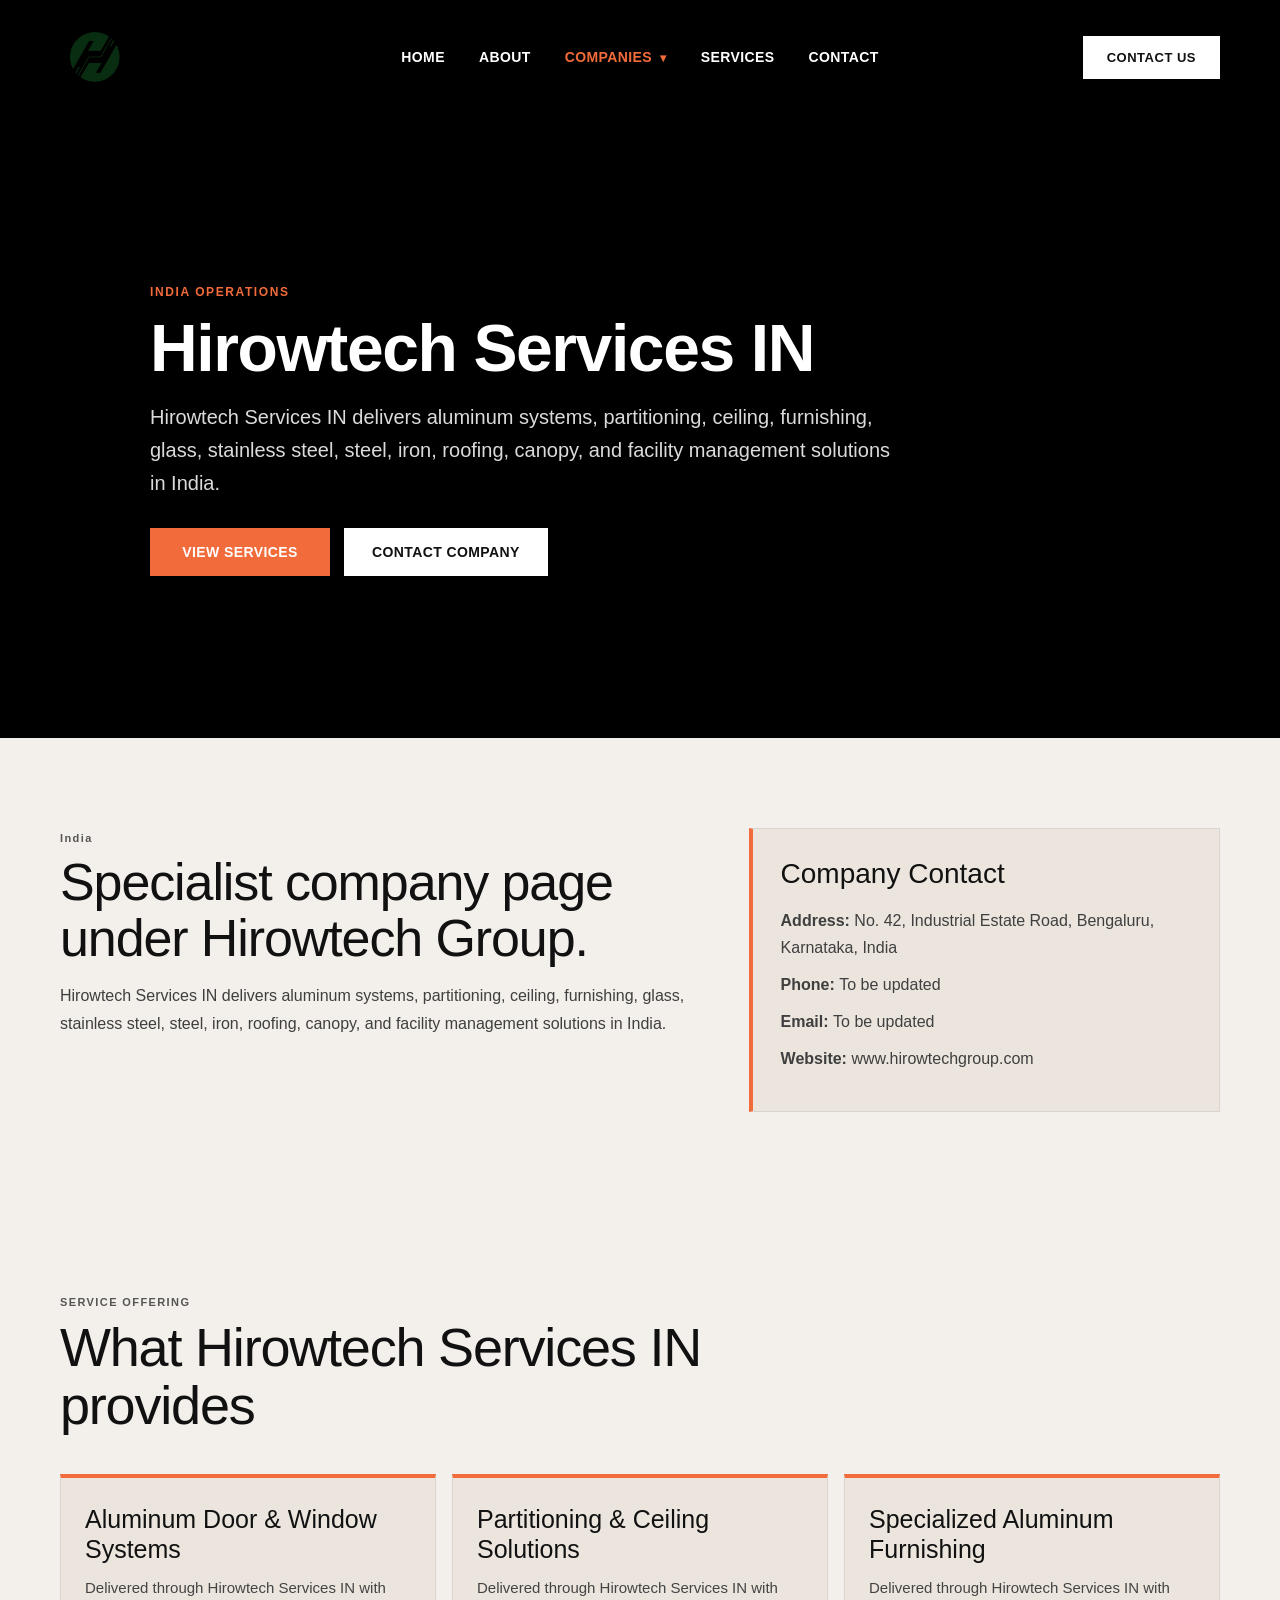
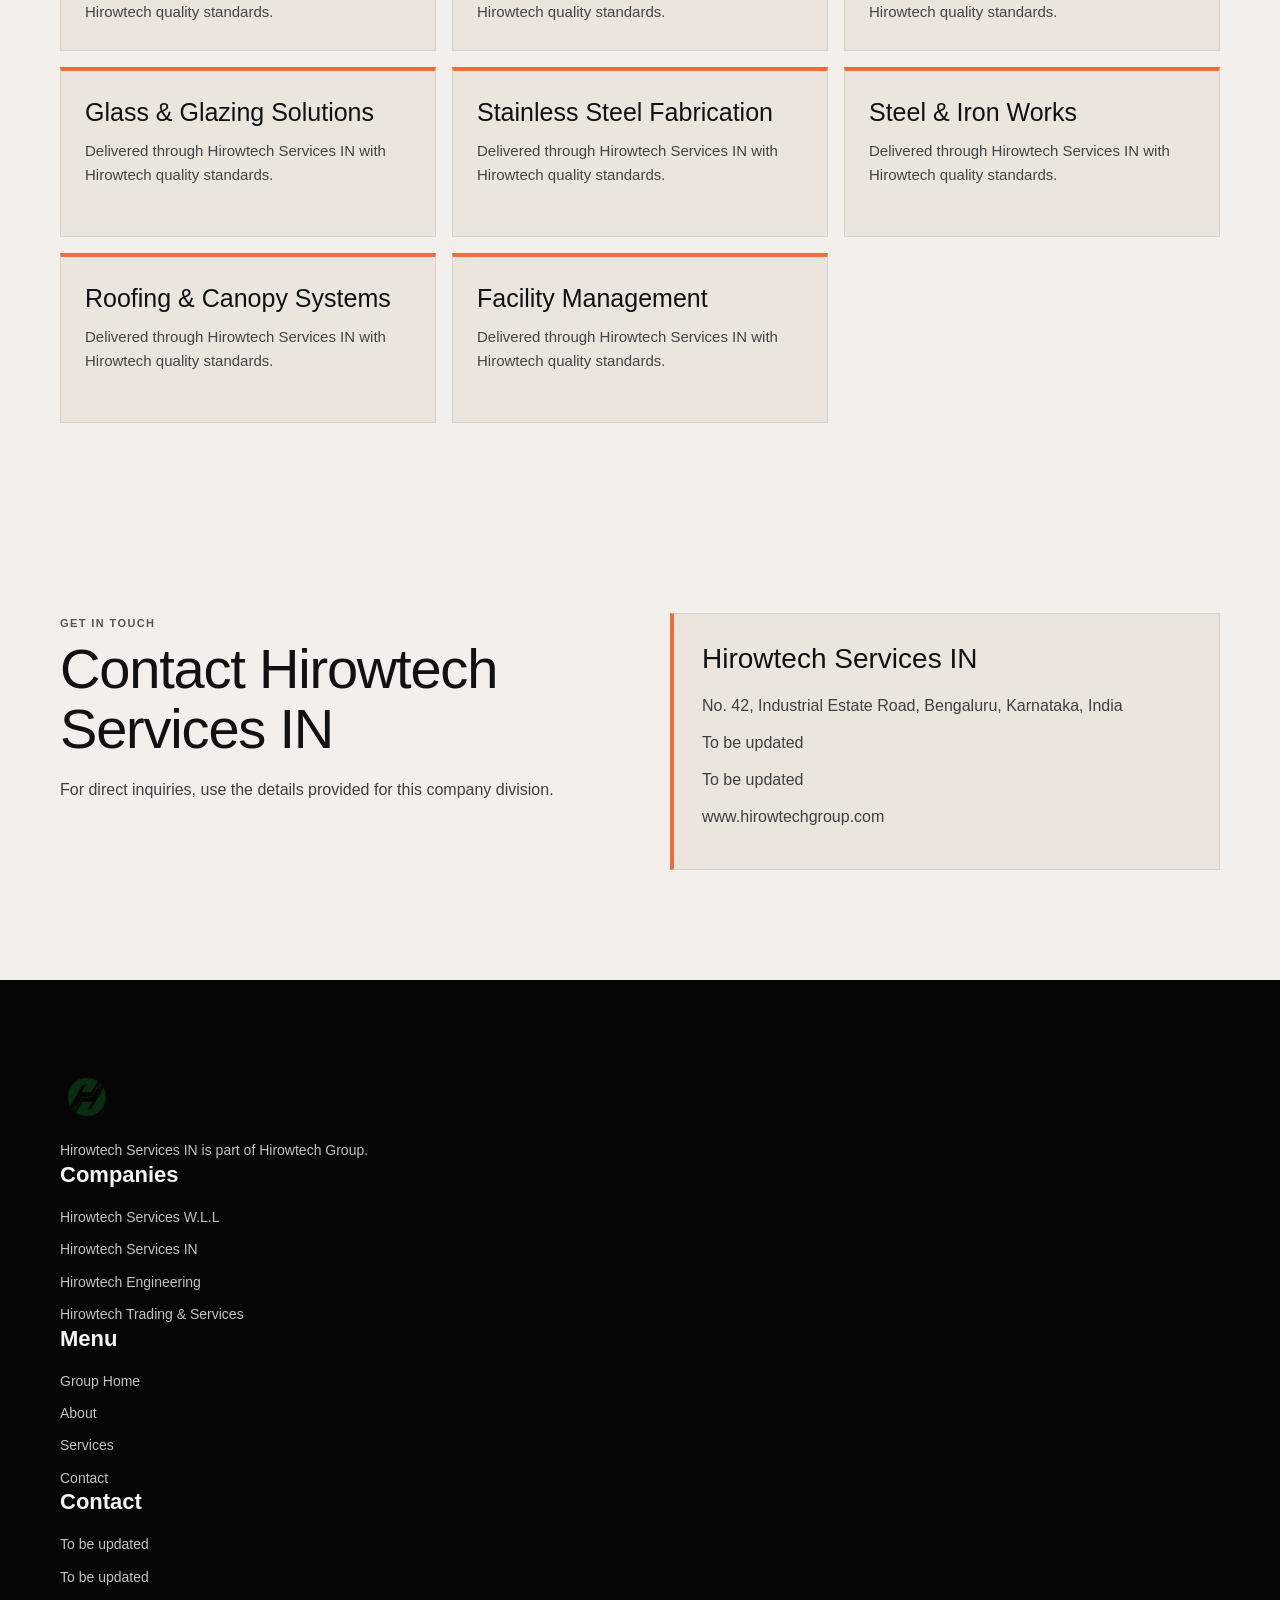
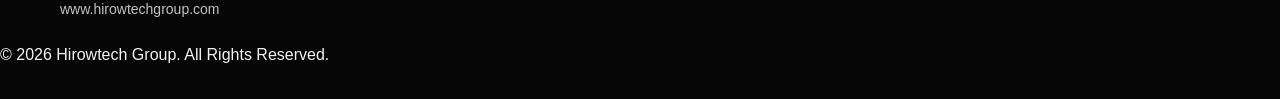
==== commit 92e92900: "v4" ====
--- a/hirowtech-services-india.html
+++ b/hirowtech-services-india.html
@@ -1 +1,257 @@
-<!DOCTYPE html><html lang="en"><head><meta charset="UTF-8"><meta name="viewport" content="width=device-width, initial-scale=1.0"><title>Hirowtech Services IN | India</title><link rel="stylesheet" href="style.css"></head><body><header class="navbar"><div class="nav-container"><a href="index.html" class="logo"><img src="web-logo.png" alt="Hirowtech Group Logo"></a><nav class="nav-menu" id="navMenu"><a href="index.html">HOME</a><a href="#company-about">ABOUT</a><div class="nav-dropdown"><button class="dropdown-toggle active">COMPANIES <span>▾</span></button><div class="dropdown-menu"><a href="hirowtech-services-wll.html"><small>Bahrain</small>Hirowtech Services W.L.L</a><a href="hirowtech-services-india.html"><small>India</small>Hirowtech Services IN</a><a href="hirowtech-engineering.html"><small>Sri Lanka</small>Hirowtech Engineering</a><a href="hirowtech-trading.html"><small>Sri Lanka</small>Hirowtech Trading & Services</a></div></div><a href="#services">SERVICES</a><a href="#contact">CONTACT</a></nav><div class="nav-right"><button class="mobile-toggle" id="mobileToggle">☰</button><a href="#contact" class="contact-btn">CONTACT US</a></div></div></header><section class="company-hero"><video autoplay muted loop playsinline class="hero-video"><source src="Hero-Section-Video-BG.mp4" type="video/mp4"></video><div class="overlay"></div><div class="company-hero-content"><span class="eyebrow">India Operations</span><h1>Hirowtech Services IN</h1><p>Hirowtech Services IN delivers aluminum systems, partitioning, ceiling solutions, specialized aluminum furnishing, glass and glazing, stainless steel fabrication, steel works, roofing, canopy systems, and facility management in India.</p><div class="hero-buttons"><a href="#services" class="btn btn-orange">VIEW SERVICES</a><a href="#contact" class="btn btn-light">CONTACT COMPANY</a></div></div></section><section class="company-about" id="company-about"><div class="company-about-grid"><div><span class="section-label">India</span><h2>Specialist company page under Hirowtech Group.</h2><p>Hirowtech Services IN delivers aluminum systems, partitioning, ceiling solutions, specialized aluminum furnishing, glass and glazing, stainless steel fabrication, steel works, roofing, canopy systems, and facility management in India.</p></div><div class="contact-card"><h3>Company Contact</h3><p><strong>Address:</strong> No. 42, Industrial Estate Road, Bengaluru, Karnataka, India</p><p><strong>Phone:</strong> To be updated</p><p><strong>Email:</strong> To be updated</p><p><strong>Website:</strong> www.hirowtechgroup.com</p></div></div></section><section class="services-section" id="services"><div class="services-container"><div class="services-top"><div class="services-heading-wrap"><span class="section-label">SERVICE OFFERING</span><h2>What Hirowtech Services IN provides</h2></div></div><div class="service-mini-grid"><div class="service-mini-card"><h3>Aluminum Door & Window Systems</h3><p>Delivered through Hirowtech Services IN with Hirowtech quality standards.</p></div><div class="service-mini-card"><h3>Partitioning & Ceiling Solutions</h3><p>Delivered through Hirowtech Services IN with Hirowtech quality standards.</p></div><div class="service-mini-card"><h3>Specialized Aluminum Furnishing</h3><p>Delivered through Hirowtech Services IN with Hirowtech quality standards.</p></div><div class="service-mini-card"><h3>Glass & Glazing Solutions</h3><p>Delivered through Hirowtech Services IN with Hirowtech quality standards.</p></div><div class="service-mini-card"><h3>Stainless Steel Fabrication</h3><p>Delivered through Hirowtech Services IN with Hirowtech quality standards.</p></div><div class="service-mini-card"><h3>Steel & Iron Works</h3><p>Delivered through Hirowtech Services IN with Hirowtech quality standards.</p></div><div class="service-mini-card"><h3>Roofing & Canopy Systems</h3><p>Delivered through Hirowtech Services IN with Hirowtech quality standards.</p></div><div class="service-mini-card"><h3>Facility Management</h3><p>Delivered through Hirowtech Services IN with Hirowtech quality standards.</p></div></div></div></section><section class="contact-section" id="contact"><div class="contact-container"><div class="contact-left"><span class="section-label">GET IN TOUCH</span><h2>Contact Hirowtech Services IN</h2><p>For direct inquiries, use the details provided for this company division.</p></div><div class="contact-card"><h3>Hirowtech Services IN</h3><p>No. 42, Industrial Estate Road, Bengaluru, Karnataka, India</p><p>To be updated</p><p>To be updated</p><p>www.hirowtechgroup.com</p></div></div></section><footer class="site-footer"><div class="footer-container"><div class="footer-brand"><img src="web-logo.png" alt="Hirowtech Group Logo" class="footer-logo"><p>Hirowtech Services IN is part of Hirowtech Group.</p></div><div class="footer-links"><h4>Companies</h4><a href="hirowtech-services-wll.html">Hirowtech Services W.L.L</a><a href="hirowtech-services-india.html">Hirowtech Services IN</a><a href="hirowtech-engineering.html">Hirowtech Engineering</a><a href="hirowtech-trading.html">Hirowtech Trading & Services</a></div><div class="footer-links"><h4>Menu</h4><a href="index.html">Group Home</a><a href="#company-about">About</a><a href="#services">Services</a><a href="#contact">Contact</a></div><div class="footer-links"><h4>Contact</h4><p>To be updated</p><p>To be updated</p><p>www.hirowtechgroup.com</p></div></div><div class="footer-bottom">© 2026 Hirowtech Group. All Rights Reserved.</div></footer><script src="script.js"></script></body></html>+<!DOCTYPE html>
+
+<html lang="en">
+<head>
+<meta charset="utf-8"/>
+<meta content="width=device-width, initial-scale=1.0" name="viewport"/>
+<title>
+   Hirowtech Services IN | India
+  </title>
+<link href="style.css" rel="stylesheet"/>
+</head>
+<body>
+<header class="navbar">
+<div class="nav-container">
+<a class="logo" href="index.html">
+<img alt="Hirowtech Group Logo" src="web-logo.png"/>
+</a>
+<nav class="nav-menu" id="navMenu">
+<a href="index.html">
+      HOME
+     </a>
+<a href="#company-about">
+      ABOUT
+     </a>
+<div class="nav-dropdown">
+<button class="dropdown-toggle active">
+       COMPANIES
+       <span>
+        ▾
+       </span>
+</button>
+<div class="dropdown-menu">
+<a href="hirowtech-services-wll.html">
+<small>
+         Bahrain
+        </small>
+        Hirowtech Services W.L.L
+       </a>
+<a href="hirowtech-services-india.html">
+<small>
+         India
+        </small>
+        Hirowtech Services IN
+       </a>
+<a href="hirowtech-engineering.html">
+<small>
+         Sri Lanka
+        </small>
+        Hirowtech Engineering
+       </a>
+<a href="hirowtech-trading.html">
+<small>
+         Sri Lanka
+        </small>
+        Hirowtech Trading &amp; Services
+       </a>
+</div>
+</div>
+<a href="#services">
+      SERVICES
+     </a>
+<a href="#contact">
+      CONTACT
+     </a>
+</nav>
+<div class="nav-right">
+<button class="mobile-toggle" id="mobileToggle">
+      ☰
+     </button>
+<a class="contact-btn" href="#contact">
+      CONTACT US
+     </a>
+</div>
+</div>
+</header>
+<section class="company-hero">
+<video autoplay="" class="hero-video" loop="" muted="" playsinline="">
+<source src="Hero-Section-Video-BG.mp4" type="video/mp4"/>
+</video>
+<div class="overlay">
+</div>
+<div class="company-hero-content">
+<span class="eyebrow">
+     India Operations
+    </span>
+<h1>
+     Hirowtech Services IN
+    </h1>
+<p>
+     Hirowtech Services IN delivers aluminum systems, partitioning, ceiling, furnishing, glass, stainless steel, steel, iron, roofing, canopy, and facility management solutions in India.
+    </p>
+<div class="hero-buttons">
+<a class="btn btn-orange" href="#services">
+      VIEW SERVICES
+     </a>
+<a class="btn btn-light" href="#contact">
+      CONTACT COMPANY
+     </a>
+</div>
+</div>
+</section>
+<section class="company-about" id="company-about">
+<div class="company-about-grid">
+<div>
+<span class="section-label">
+      India
+     </span>
+<h2>
+      Specialist company page under Hirowtech Group.
+     </h2>
+<p>
+      Hirowtech Services IN delivers aluminum systems, partitioning, ceiling, furnishing, glass, stainless steel, steel, iron, roofing, canopy, and facility management solutions in India.
+     </p>
+</div>
+<div class="contact-card">
+<h3>
+      Company Contact
+     </h3>
+<p>
+<strong>
+       Address:
+      </strong>
+      No. 42, Industrial Estate Road, Bengaluru, Karnataka, India
+     </p>
+<p>
+<strong>
+       Phone:
+      </strong>
+      To be updated
+     </p>
+<p>
+<strong>
+       Email:
+      </strong>
+      To be updated
+     </p>
+<p>
+<strong>
+       Website:
+      </strong>
+      www.hirowtechgroup.com
+     </p>
+</div>
+</div>
+</section>
+<section class="services-section" id="services">
+<div class="services-container">
+<div class="services-top">
+<div class="services-heading-wrap">
+<span class="section-label">
+       SERVICE OFFERING
+      </span>
+<h2>
+       What Hirowtech Services IN provides
+      </h2>
+</div>
+</div>
+<div class="service-mini-grid"><div class="service-mini-card"><h3>Aluminum Door &amp; Window Systems</h3><p>Delivered through Hirowtech Services IN with Hirowtech quality standards.</p></div><div class="service-mini-card"><h3>Partitioning &amp; Ceiling Solutions</h3><p>Delivered through Hirowtech Services IN with Hirowtech quality standards.</p></div><div class="service-mini-card"><h3>Specialized Aluminum Furnishing</h3><p>Delivered through Hirowtech Services IN with Hirowtech quality standards.</p></div><div class="service-mini-card"><h3>Glass &amp; Glazing Solutions</h3><p>Delivered through Hirowtech Services IN with Hirowtech quality standards.</p></div><div class="service-mini-card"><h3>Stainless Steel Fabrication</h3><p>Delivered through Hirowtech Services IN with Hirowtech quality standards.</p></div><div class="service-mini-card"><h3>Steel &amp; Iron Works</h3><p>Delivered through Hirowtech Services IN with Hirowtech quality standards.</p></div><div class="service-mini-card"><h3>Roofing &amp; Canopy Systems</h3><p>Delivered through Hirowtech Services IN with Hirowtech quality standards.</p></div><div class="service-mini-card"><h3>Facility Management</h3><p>Delivered through Hirowtech Services IN with Hirowtech quality standards.</p></div></div>
+</div>
+</section>
+<section class="contact-section" id="contact">
+<div class="contact-container">
+<div class="contact-left">
+<span class="section-label">
+      GET IN TOUCH
+     </span>
+<h2>
+      Contact Hirowtech Services IN
+     </h2>
+<p>
+      For direct inquiries, use the details provided for this company division.
+     </p>
+</div>
+<div class="contact-card">
+<h3>
+      Hirowtech Services IN
+     </h3>
+<p>
+      No. 42, Industrial Estate Road, Bengaluru, Karnataka, India
+     </p>
+<p>
+      To be updated
+     </p>
+<p>
+      To be updated
+     </p>
+<p>
+      www.hirowtechgroup.com
+     </p>
+</div>
+</div>
+</section>
+<footer class="site-footer">
+<div class="footer-container">
+<div class="footer-brand">
+<img alt="Hirowtech Group Logo" class="footer-logo" src="web-logo.png"/>
+<p>
+      Hirowtech Services IN is part of Hirowtech Group.
+     </p>
+</div>
+<div class="footer-links">
+<h4>
+      Companies
+     </h4>
+<a href="hirowtech-services-wll.html">
+      Hirowtech Services W.L.L
+     </a>
+<a href="hirowtech-services-india.html">
+      Hirowtech Services IN
+     </a>
+<a href="hirowtech-engineering.html">
+      Hirowtech Engineering
+     </a>
+<a href="hirowtech-trading.html">
+      Hirowtech Trading &amp; Services
+     </a>
+</div>
+<div class="footer-links">
+<h4>
+      Menu
+     </h4>
+<a href="index.html">
+      Group Home
+     </a>
+<a href="#company-about">
+      About
+     </a>
+<a href="#services">
+      Services
+     </a>
+<a href="#contact">
+      Contact
+     </a>
+</div>
+<div class="footer-links">
+<h4>
+      Contact
+     </h4>
+<p>
+      To be updated
+     </p>
+<p>
+      To be updated
+     </p>
+<p>
+      www.hirowtechgroup.com
+     </p>
+</div>
+</div>
+<div class="footer-bottom">
+    © 2026 Hirowtech Group. All Rights Reserved.
+   </div>
+</footer>
+<script src="script.js">
+</script>
+</body>
+</html>
--- a/style.css
+++ b/style.css
@@ -293,7 +293,7 @@
   padding: 24px 22px;
 
   /* REMOVE glass */
-  background: rgba(0, 0, 0, 0.);  /* solid dark */
+  background: rgba(0, 0, 0, 0.35);  /* solid dark */
   border: 1px solid rgba(255,255,255,0.08);
 
   backdrop-filter: none;
@@ -1931,4 +1931,699 @@
     flex-direction: column;
     align-items: flex-start;
   }
-}+}
+/* =========================
+   COMPANY DROPDOWN + MOBILE NAV FIXES
+   Fixed: no hover gap, clickable menu, mobile support
+========================= */
+.nav-dropdown {
+  position: relative;
+  display: flex;
+  align-items: center;
+}
+
+.dropdown-toggle {
+  position: relative;
+  background: transparent;
+  color: #fff;
+  font-size: 14px;
+  font-weight: 700;
+  letter-spacing: 0.4px;
+  padding: 8px 0;
+  transition: color 0.3s ease, transform 0.3s ease;
+}
+
+.dropdown-toggle span {
+  font-size: 12px;
+  margin-left: 4px;
+}
+
+.dropdown-toggle:hover,
+.dropdown-toggle.active,
+.nav-dropdown.open .dropdown-toggle {
+  color: #f26b3a;
+}
+
+.dropdown-menu {
+  position: absolute;
+  top: 100%;
+  left: 50%;
+  min-width: 285px;
+  transform: translateX(-50%) translateY(0);
+  background: rgba(10, 10, 10, 0.98);
+  border: 1px solid rgba(255, 255, 255, 0.12);
+  box-shadow: 0 18px 45px rgba(0, 0, 0, 0.35);
+  padding: 10px;
+  opacity: 0;
+  visibility: hidden;
+  pointer-events: none;
+  transition: opacity 0.2s ease, visibility 0.2s ease;
+  z-index: 1000;
+}
+
+/* Invisible bridge prevents the menu disappearing while mouse moves down */
+.dropdown-menu::before {
+  content: "";
+  position: absolute;
+  left: 0;
+  right: 0;
+  top: -14px;
+  height: 14px;
+}
+
+.nav-dropdown:hover .dropdown-menu,
+.nav-dropdown.open .dropdown-menu {
+  opacity: 1;
+  visibility: visible;
+  pointer-events: auto;
+}
+
+.dropdown-menu a {
+  display: block;
+  padding: 12px 14px;
+  color: #fff;
+  font-size: 13px;
+  line-height: 1.35;
+  border-bottom: 1px solid rgba(255, 255, 255, 0.08);
+  transition: background 0.25s ease, color 0.25s ease, transform 0.25s ease;
+}
+
+.dropdown-menu a:last-child {
+  border-bottom: none;
+}
+
+.dropdown-menu a small {
+  display: block;
+  color: #f26b3a;
+  font-size: 10px;
+  font-weight: 700;
+  letter-spacing: 1px;
+  text-transform: uppercase;
+  margin-bottom: 3px;
+}
+
+.dropdown-menu a:hover {
+  background: rgba(242, 107, 58, 0.12);
+  color: #fff;
+  transform: translateX(3px);
+}
+
+.mobile-toggle {
+  display: none;
+  background: transparent;
+  color: #fff;
+  font-size: 30px;
+  line-height: 1;
+  padding: 4px 8px;
+}
+
+/* =========================
+   MAIN WEBSITE COMPANY SELECTOR POPUP
+========================= */
+body.modal-open {
+  overflow: hidden;
+}
+
+.company-selector-overlay {
+  position: fixed;
+  inset: 0;
+  background: rgba(0, 0, 0, 0.72);
+  display: none;
+  align-items: center;
+  justify-content: center;
+  padding: 22px;
+  z-index: 2000;
+}
+
+.company-selector-overlay.active {
+  display: flex;
+}
+
+.company-selector-card {
+  position: relative;
+  width: min(920px, 100%);
+  background: linear-gradient(145deg, #111111, #1f1f1f);
+  border: 1px solid rgba(242, 107, 58, 0.28);
+  box-shadow: 0 24px 70px rgba(0, 0, 0, 0.52);
+  padding: 34px;
+  color: #fff;
+}
+
+.company-selector-close {
+  position: absolute;
+  top: 14px;
+  right: 18px;
+  background: transparent;
+  color: #fff;
+  font-size: 34px;
+  line-height: 1;
+  transition: color 0.25s ease, transform 0.25s ease;
+}
+
+.company-selector-close:hover {
+  color: #f26b3a;
+  transform: rotate(90deg);
+}
+
+.company-selector-header {
+  max-width: 720px;
+  margin-bottom: 26px;
+}
+
+.company-selector-header span {
+  display: inline-block;
+  color: #f26b3a;
+  font-size: 11px;
+  font-weight: 700;
+  letter-spacing: 1.5px;
+  text-transform: uppercase;
+  margin-bottom: 10px;
+}
+
+.company-selector-header h2 {
+  font-size: 42px;
+  line-height: 1.08;
+  font-weight: 700;
+  margin-bottom: 10px;
+}
+
+.company-selector-header p {
+  font-size: 16px;
+  line-height: 1.6;
+  color: rgba(255, 255, 255, 0.76);
+}
+
+.company-selector-grid {
+  display: grid;
+  grid-template-columns: repeat(2, 1fr);
+  gap: 14px;
+}
+
+.company-select-card {
+  display: block;
+  background: #101010;
+  border: 1px solid rgba(255, 255, 255, 0.10);
+  border-left: 4px solid #f26b3a;
+  padding: 20px;
+  transition: transform 0.25s ease, border-color 0.25s ease, background 0.25s ease;
+}
+
+.company-select-card:hover {
+  transform: translateY(-4px);
+  background: #171717;
+  border-color: rgba(242, 107, 58, 0.45);
+}
+
+.company-select-card small {
+  display: block;
+  color: #f26b3a;
+  font-size: 11px;
+  font-weight: 700;
+  letter-spacing: 1.2px;
+  text-transform: uppercase;
+  margin-bottom: 8px;
+}
+
+.company-select-card strong {
+  display: block;
+  font-size: 20px;
+  line-height: 1.25;
+  margin-bottom: 8px;
+}
+
+.company-select-card p {
+  font-size: 14px;
+  line-height: 1.5;
+  color: rgba(255, 255, 255, 0.72);
+}
+
+.company-selector-footer {
+  margin-top: 22px;
+  display: flex;
+  justify-content: flex-end;
+}
+
+.continue-group-btn {
+  background: #fff;
+  color: #111;
+  padding: 13px 18px;
+  font-size: 12px;
+  font-weight: 700;
+  letter-spacing: 0.8px;
+  transition: all 0.25s ease;
+}
+
+.continue-group-btn:hover {
+  background: #f26b3a;
+  color: #fff;
+  transform: translateY(-2px);
+}
+
+/* =========================
+   COMPANY / DIVISION PAGE STRUCTURE
+========================= */
+.company-hero {
+  position: relative;
+  min-height: 82vh;
+  overflow: hidden;
+  display: flex;
+  align-items: center;
+}
+
+.company-hero-content {
+  position: relative;
+  z-index: 3;
+  width: min(980px, calc(100% - 120px));
+  margin: 0 auto;
+  padding-top: 120px;
+}
+
+.eyebrow {
+  display: inline-block;
+  color: #f26b3a;
+  font-size: 12px;
+  font-weight: 700;
+  letter-spacing: 1.6px;
+  text-transform: uppercase;
+  margin-bottom: 16px;
+}
+
+.company-hero-content h1 {
+  max-width: 860px;
+  font-size: 66px;
+  line-height: 1.02;
+  font-weight: 700;
+  letter-spacing: -1.4px;
+  margin-bottom: 18px;
+}
+
+.company-hero-content p {
+  max-width: 760px;
+  font-size: 20px;
+  line-height: 1.65;
+  color: rgba(255, 255, 255, 0.86);
+  margin-bottom: 28px;
+}
+
+.company-about {
+  background: #f3efea;
+  color: #111;
+  padding: 90px 0;
+}
+
+.company-about-grid {
+  width: min(1400px, calc(100% - 120px));
+  margin: 0 auto;
+  display: grid;
+  grid-template-columns: 1fr 0.75fr;
+  gap: 60px;
+  align-items: start;
+}
+
+.company-about h2 {
+  font-size: 52px;
+  line-height: 1.08;
+  font-weight: 500;
+  letter-spacing: -1.1px;
+  margin-bottom: 16px;
+}
+
+.company-about p,
+.contact-section p {
+  font-size: 16px;
+  line-height: 1.7;
+  color: #3f3f3f;
+}
+
+.contact-card {
+  background: #ebe5de;
+  border: 1px solid rgba(17, 17, 17, 0.08);
+  border-left: 4px solid #f26b3a;
+  padding: 28px;
+  color: #111;
+}
+
+.contact-card h3 {
+  font-size: 28px;
+  line-height: 1.2;
+  margin-bottom: 16px;
+  font-weight: 500;
+}
+
+.contact-card p {
+  margin-bottom: 10px;
+  word-break: break-word;
+}
+
+.service-mini-grid {
+  display: grid;
+  grid-template-columns: repeat(3, 1fr);
+  gap: 16px;
+}
+
+.service-mini-card {
+  background: #ebe5de;
+  border: 1px solid rgba(17, 17, 17, 0.08);
+  border-top: 4px solid #f26b3a;
+  padding: 26px 24px;
+  min-height: 170px;
+  transition: transform 0.3s ease, box-shadow 0.3s ease;
+}
+
+.service-mini-card:hover {
+  transform: translateY(-5px);
+  box-shadow: 0 14px 30px rgba(0, 0, 0, 0.08);
+}
+
+.service-mini-card h3 {
+  font-size: 25px;
+  line-height: 1.2;
+  font-weight: 500;
+  color: #111;
+  margin-bottom: 12px;
+}
+
+.service-mini-card p {
+  font-size: 15px;
+  line-height: 1.6;
+  color: #444;
+}
+
+.footer-links {
+  display: flex;
+  flex-direction: column;
+  gap: 10px;
+}
+
+.footer-links h4 {
+  font-size: 22px;
+  margin-bottom: 8px;
+}
+
+.footer-links a,
+.footer-links p {
+  font-size: 14px;
+  line-height: 1.6;
+  color: rgba(255, 255, 255, 0.76);
+}
+
+@media (max-width: 992px) {
+  .mobile-toggle {
+    display: inline-flex;
+    align-items: center;
+    justify-content: center;
+  }
+
+  .nav-container {
+    grid-template-columns: 1fr auto;
+    gap: 16px;
+  }
+
+  .nav-menu {
+    position: absolute;
+    top: 100%;
+    left: 20px;
+    right: 20px;
+    display: none;
+    flex-direction: column;
+    align-items: stretch;
+    background: rgba(8, 8, 8, 0.98);
+    border: 1px solid rgba(255, 255, 255, 0.12);
+    padding: 18px;
+    gap: 10px;
+  }
+
+  .nav-menu.active {
+    display: flex;
+  }
+
+  .nav-right {
+    gap: 10px;
+  }
+
+  .dropdown-menu {
+    position: static;
+    transform: none;
+    min-width: 100%;
+    margin-top: 10px;
+    display: none;
+    opacity: 1;
+    visibility: visible;
+    pointer-events: auto;
+  }
+
+  .dropdown-menu::before {
+    display: none;
+  }
+
+  .nav-dropdown:hover .dropdown-menu {
+    display: none;
+  }
+
+  .nav-dropdown.open .dropdown-menu {
+    display: block;
+  }
+
+  .company-hero-content,
+  .company-about-grid {
+    width: min(100%, calc(100% - 60px));
+  }
+
+  .company-about-grid {
+    grid-template-columns: 1fr;
+    gap: 32px;
+  }
+
+  .company-hero-content h1,
+  .company-about h2 {
+    font-size: 44px;
+  }
+
+  .service-mini-grid {
+    grid-template-columns: repeat(2, 1fr);
+  }
+}
+
+@media (max-width: 768px) {
+  .navbar {
+    padding: 18px 20px;
+  }
+
+  .nav-container {
+    grid-template-columns: 1fr auto;
+  }
+
+  .logo,
+  .nav-right {
+    justify-content: flex-start;
+  }
+
+  .contact-btn {
+    display: none;
+  }
+
+  .company-selector-card {
+    padding: 28px 20px 22px;
+  }
+
+  .company-selector-header h2 {
+    font-size: 28px;
+  }
+
+  .company-selector-grid {
+    grid-template-columns: 1fr;
+  }
+
+  .company-selector-footer {
+    justify-content: stretch;
+  }
+
+  .continue-group-btn {
+    width: 100%;
+  }
+
+  .company-hero {
+    min-height: 76vh;
+  }
+
+  .company-hero-content,
+  .company-about-grid {
+    width: calc(100% - 30px);
+  }
+
+  .company-hero-content h1,
+  .company-about h2 {
+    font-size: 32px;
+  }
+
+  .company-hero-content p {
+    font-size: 16px;
+  }
+
+  .service-mini-grid {
+    grid-template-columns: 1fr;
+  }
+}
+
+/* =========================
+   CHOOSE YOUR DIVISION SECTION
+========================= */
+.choose-division-section {
+  background: #111;
+  padding: 90px 0 100px;
+  color: #fff;
+}
+
+.choose-division-container {
+  width: min(1400px, calc(100% - 120px));
+  margin: 0 auto;
+}
+
+.choose-division-header {
+  max-width: 760px;
+  margin-bottom: 48px;
+}
+
+.choose-division-header .section-label {
+  color: #f26b3a;
+}
+
+.choose-division-header h2 {
+  font-size: 54px;
+  line-height: 1.07;
+  font-weight: 500;
+  letter-spacing: -1.2px;
+  color: #fff;
+  margin-bottom: 14px;
+}
+
+.choose-division-header p {
+  font-size: 17px;
+  line-height: 1.65;
+  color: rgba(255, 255, 255, 0.72);
+}
+
+.choose-division-grid {
+  display: grid;
+  grid-template-columns: repeat(4, 1fr);
+  gap: 16px;
+}
+
+.division-card {
+  display: flex;
+  flex-direction: column;
+  background: #181818;
+  border: 1px solid rgba(255, 255, 255, 0.08);
+  border-top: 4px solid #f26b3a;
+  padding: 28px 24px 24px;
+  transition: transform 0.3s ease, border-color 0.3s ease, background 0.3s ease;
+  text-decoration: none;
+  color: #fff;
+}
+
+.division-card:hover {
+  transform: translateY(-6px);
+  background: #1f1f1f;
+  border-color: rgba(242, 107, 58, 0.45);
+  box-shadow: 0 18px 40px rgba(0, 0, 0, 0.28);
+}
+
+.division-card-top {
+  display: flex;
+  justify-content: space-between;
+  align-items: center;
+  margin-bottom: 16px;
+}
+
+.division-country {
+  font-size: 11px;
+  font-weight: 700;
+  letter-spacing: 1.4px;
+  color: #f26b3a;
+  text-transform: uppercase;
+}
+
+.division-arrow {
+  font-size: 18px;
+  color: rgba(255, 255, 255, 0.35);
+  transition: color 0.3s ease, transform 0.3s ease;
+}
+
+.division-card:hover .division-arrow {
+  color: #f26b3a;
+  transform: translateX(4px);
+}
+
+.division-card h3 {
+  font-size: 20px;
+  line-height: 1.25;
+  font-weight: 600;
+  color: #fff;
+  margin-bottom: 12px;
+}
+
+.division-card p {
+  font-size: 14px;
+  line-height: 1.65;
+  color: rgba(255, 255, 255, 0.65);
+  flex: 1;
+  margin-bottom: 22px;
+}
+
+.division-cta {
+  display: inline-block;
+  font-size: 11px;
+  font-weight: 700;
+  letter-spacing: 1.2px;
+  color: #f26b3a;
+  text-transform: uppercase;
+  border-bottom: 1px solid rgba(242, 107, 58, 0.35);
+  padding-bottom: 2px;
+  transition: border-color 0.3s ease;
+  align-self: flex-start;
+}
+
+.division-card:hover .division-cta {
+  border-color: #f26b3a;
+}
+
+@media (max-width: 1200px) {
+  .choose-division-container {
+    width: min(100%, calc(100% - 60px));
+  }
+
+  .choose-division-header h2 {
+    font-size: 42px;
+  }
+
+  .choose-division-grid {
+    grid-template-columns: repeat(2, 1fr);
+  }
+}
+
+@media (max-width: 768px) {
+  .choose-division-section {
+    padding: 70px 0 80px;
+  }
+
+  .choose-division-container {
+    width: calc(100% - 30px);
+  }
+
+  .choose-division-header h2 {
+    font-size: 30px;
+    line-height: 1.12;
+  }
+
+  .choose-division-header p {
+    font-size: 15px;
+  }
+
+  .choose-division-grid {
+    grid-template-columns: 1fr;
+  }
+
+  .division-card h3 {
+    font-size: 18px;
+  }
+}
